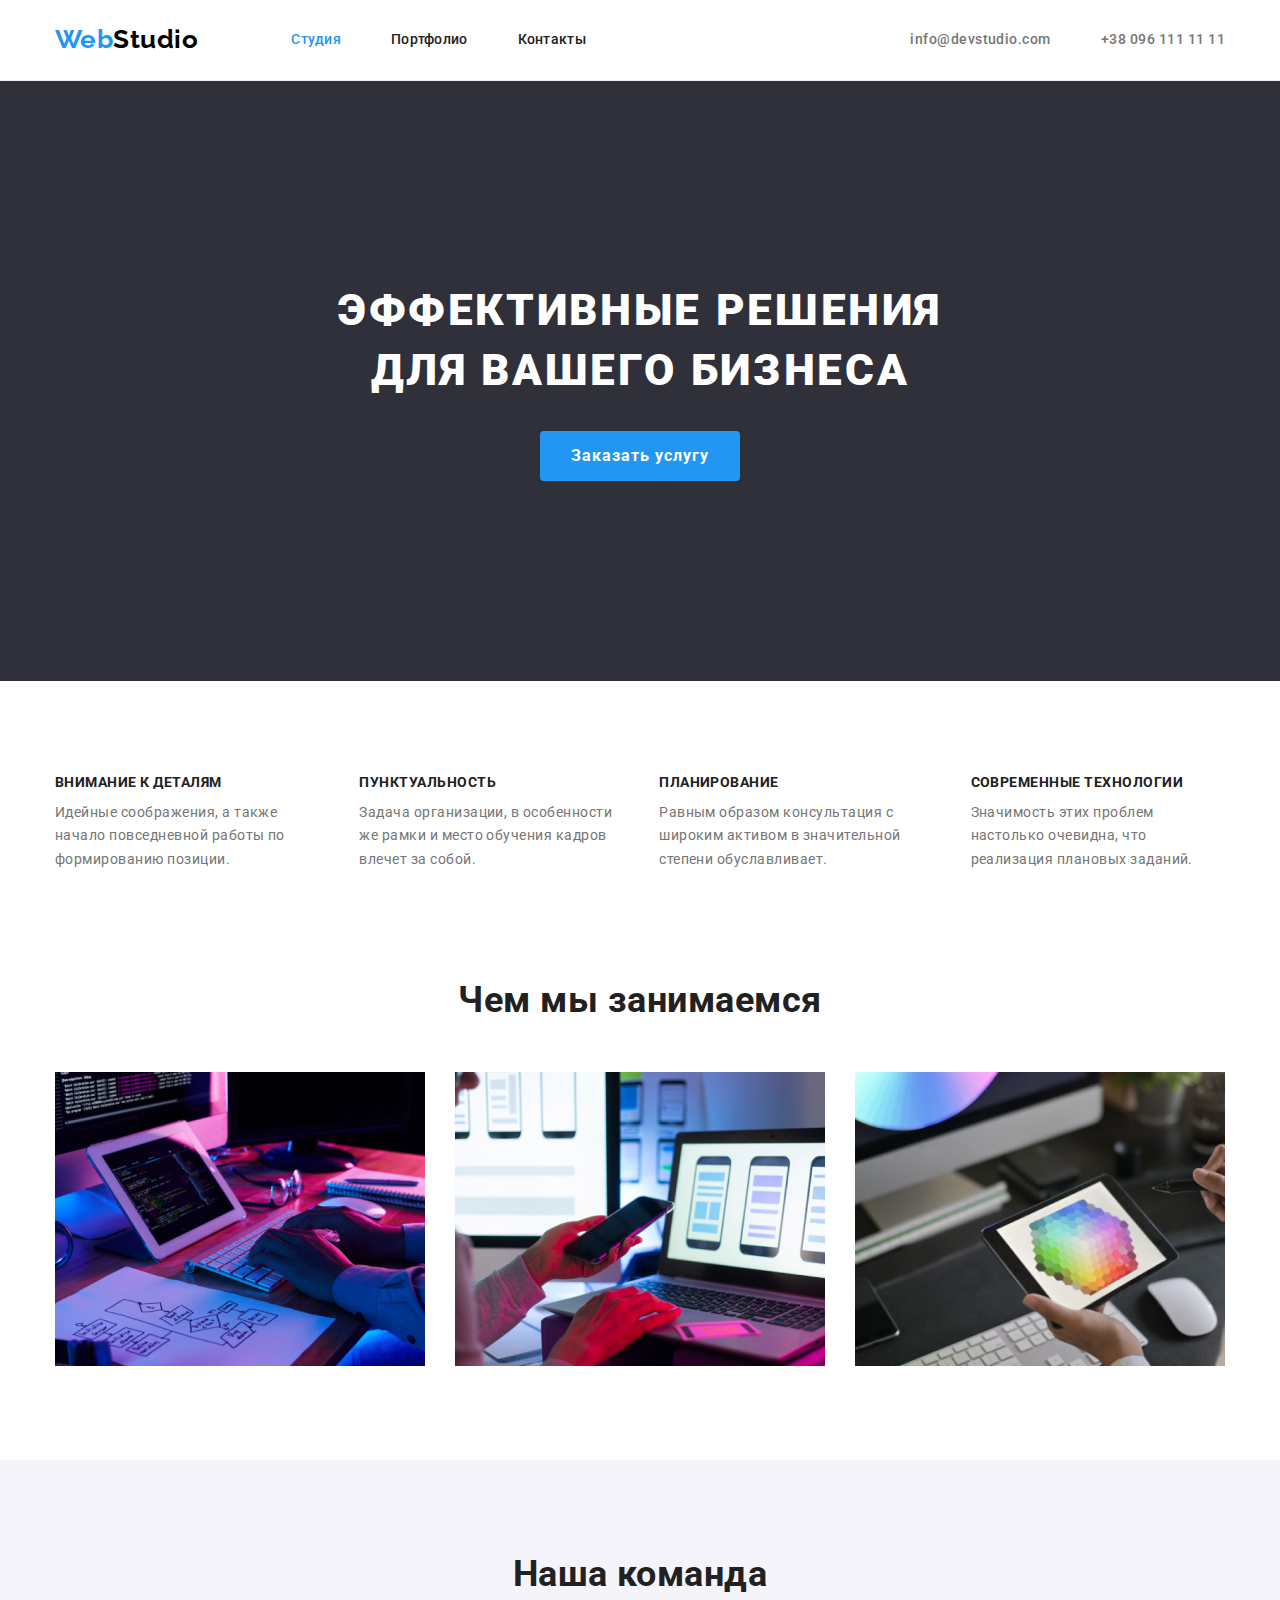
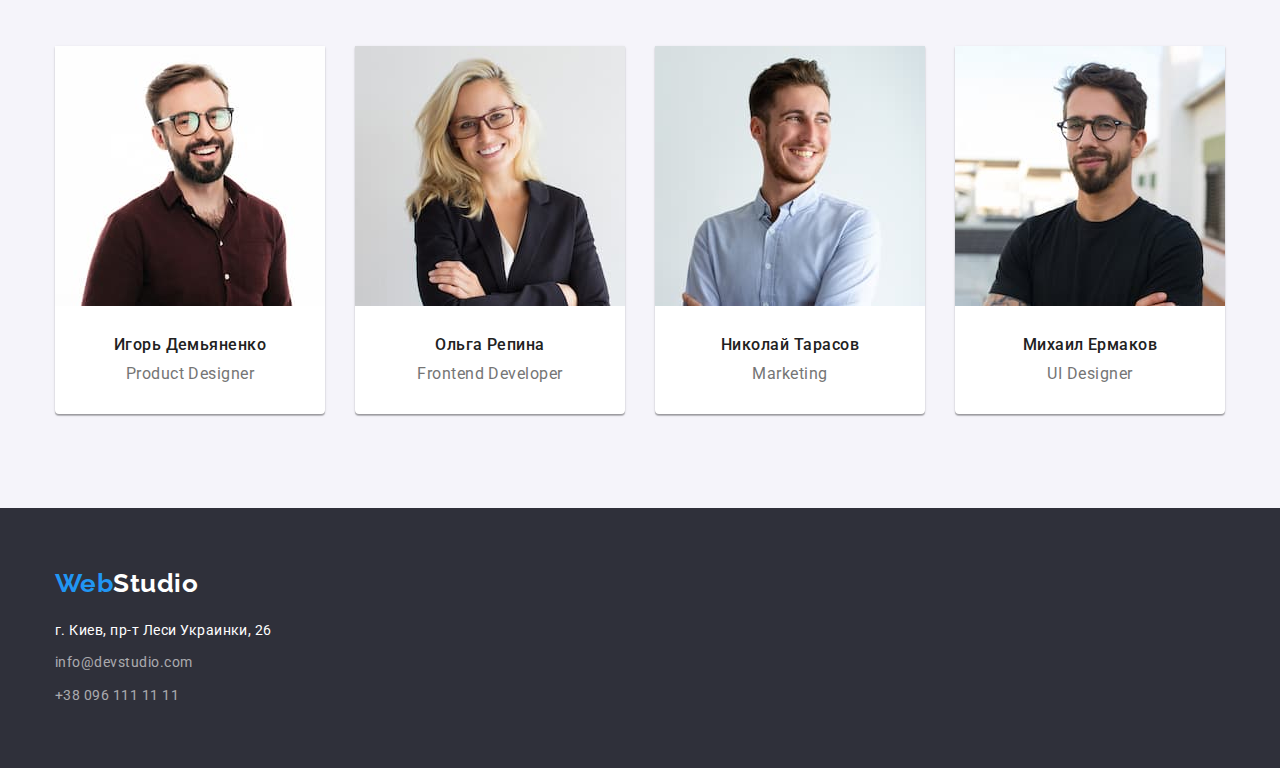
==== index.html @ d902b006 "добавляет 3 домашнюю работу" ====
<!DOCTYPE html>
<html lang="ru">
    <head>        
        <meta charset="UTF-8">
        <meta http-equiv="X-UA-Compatible" content="IE=edge">
        <meta name="viewport" content="width=device-width, initial-scale=1.0">
        <title>Веб студия</title>
        <link rel="preconnect" href="https://fonts.gstatic.com">
        <link href="https://fonts.googleapis.com/css2?family=Raleway:wght@700&family=Roboto:wght@400;500;700;900&display=swap"
            rel="stylesheet">
        <link rel="stylesheet" href="https://cdnjs.cloudflare.com/ajax/libs/modern-normalize/0.2.0/modern-normalize.min.css">
        <link rel="stylesheet" href="./css/style.css">
        
    </head>

    <body>
        <header class="page-header"> 
            <div class="conteiner nav-conteiner">            
                <nav class="nav-content">                           
                    <div class="whole-logo"><a class="logo-heder" href=""> <span class="logo-accent">Web</span>Studio</a></div>
                    <div class="nav-item-position">
                        <ul class="navigation-list list">
                            <li>
                                <a class="link-active link" href="">Студия</a>
                            </li>
                            <li>
                                <a class="link" href="./portfolio.html">Портфолио</a>
                            </li>
                            <li>
                                <a class="link" href="">Контакты</a>
                            </li>
                        </ul>
                    </div>                           
                </nav>                   
                <address>
                    <ul class="list addres-list">
                        <li>
                            <a class="addres-link" href="info@devstudio.com">info@devstudio.com</a>
                        </li>
                        <li>
                            <a class="addres-link" href="tel:+380961111111">+38 096 111 11 11</a>
                        </li>
                    </ul>
                </address>
            </div> 
        </header>
        <main>
            <section class="hero-section">
                <div class="conteiner">
                    <h1 class="hero-title">Эффективные решения<br> для вашего бизнеса</h1>
                    <button class="hero-button" type="button">Заказать услугу</button>
                </div>
            </section>    
            <section class="section">
                <div class="conteiner"> 
                    <h2 class="visually-hidden">Наши преймущества</h2>
                    <ul class="list about">
                        <li class="about-item">
                            <h3 class="about-us-title">Внимание к деталям</h3>
                            <p class="about-us-text">Идейные соображения, а также начало повседневной работы по формированию позиции.</p>
                        </li>
                        <li class="about-item">
                            <h3 class="about-us-title">Пунктуальность</h3>
                            <p class="about-us-text">Задача организации, в особенности же рамки и место обучения кадров влечет за собой.</p>
                        </li>
                        <li class="about-item">
                            <h3 class="about-us-title">Планирование</h3>
                            <p class="about-us-text">Равным образом консультация с широким активом в значительной степени обуславливает.</p>
                        </li>
                        <li class="about-item">
                            <h3 class="about-us-title">Современные технологии</h3>
                            <p class="about-us-text">Значимость этих проблем настолько очевидна, что реализация плановых заданий.</p>
                        </li>
                    </ul>   
                </div>    
            </section>
            <section class="section-no">
                <div class="conteiner">
                    <h2 class="title">Чем мы занимаемся</h2>
                    <ul class="list work">
                        <li><img src="./images/img.jpg" alt="Процесс написания кода" width="370"></li>
                        <li><img src="./images/img1.jpg" alt="Работа с интерфейсом" width="370"></li>
                        <li><img src="./images/img2.jpg" alt="Цветовая палитра" width="370"></li>
                    </ul>
                </div>
            </section>
            <section class="about-section  section">
                <div class="conteiner">             
                    <h2 class="title">Наша команда</h2>
                    <ul class="list items">
                        <li class="card-item">                           
                            <img src="./images/img3.jpg" alt="Игорь Демьяненко" width="270">
                            <div class="card-item-team">
                                 <h3 class="names-of-team">Игорь Демьяненко</h3>
                                 <p class="position-of-team" lang="en"> Product Designer</p>
                             </div>                            
                        </li>
                        <li class="card-item">                           
                            <img src="./images/img4.jpg" alt="Ольга Репина" width="270">
                            <div class="card-item-team">
                                <h3 class="names-of-team">Ольга Репина</h3>
                                <p class="position-of-team" lang="en">Frontend Developer</p>
                            </div>                           
                        </li>
                        <li class="card-item">                            
                            <img src="./images/img5.jpg" alt="Николай Тарасов" width="270">
                            <div class="card-item-team">
                                <h3 class="names-of-team">Николай Тарасов</h3>
                                 <p class="position-of-team" lang="en">Marketing</p>
                             </div>
                        </li>
                        <li class="card-item">                                
                             <img src="./images/img6.jpg" alt="Михаил Ермаков" width="270">
                             <div class="card-item-team">
                                 <h3 class="names-of-team" >Михаил Ермаков</h3>
                                 <p class="position-of-team" lang="en">UI Designer</p>
                             </div>                           
                        </li>
                    </ul>
                </div>
            </section> 
        </main> 
        <footer class="footer-section">
            <div class="conteiner">
             <div class="whole-logo-footer "><a class="logo-footer" href=""> <span class="logo-accent">Web</span>Studio</a></div>
                 <address>
                   <ul class="list-links list">
                      <li> 
                          <a class="footer-address" href="https://goo.gl/maps/ZnSTFUXLA3fi5XPu8" target="_blank" rel="noopener noreferrer">г. Киев, пр-т Леси Украинки, 26</a> 
                      </li>                     
                      <li>
                          <a class="footer-links" href="info@devstudio.com">info@devstudio.com</a>
                      </li>
                      <li>
                         <a class="footer-links" href="tel:+380961111111">+38 096 111 11 11</a>
                      </li>
                 </ul> 
                </address>                  
            </div>          
        </footer>             
    </body>

</html>
---- css/style.css ----
:root {
  --accent-color: #2196f3;
  --main-text-color: #757575;
  --title-color: #212121;
  --buttons-color: #f5f4fa;
  --complementary-color: #ffffff;
  --hover-focus-color: #188ce8;
}
body {
  color: var(--main-text-color);
  background-color: var(--complementary-color);
  font-family: 'Roboto', sans-serif;
  letter-spacing: 0.03em;
}
h1,
h2,
h3,
p,
ul {
  margin-top: 0px;
}

.logo-heder {
  color: black;
  font-family: Raleway;
  font-weight: 700;
  font-size: 26px;
  line-height: 1.19;
  text-decoration: none;
}
.logo-footer {
  color: var(--complementary-color);
  font-family: Raleway;
  font-weight: 700;
  font-size: 26px;
  line-height: 1.19;
  text-decoration: none;
}
.logo-accent {
  color: var(--accent-color);
}
.page-header {
  border-bottom: 1px solid #ececec;
  padding-top: 24px;
  padding-bottom: 25px;
}

.navigation-list {
  font-style: normal;
  list-style-type: none;
  margin-bottom: 0px;
  margin-top: 0px;

  display: flex;
}

.navigation-list li {
  margin-right: 50px;
}
.navigation-list li:last-child {
  margin-right: 0px;
}

.nav-content {
  display: flex;
  align-items: center;
  margin-right: auto;
}
.nav-conteiner {
  display: flex;
  align-items: center;
}
.addres-list {
  display: flex;
  margin-bottom: 0px;
  margin-top: 0px;
}

.addres-list .addres-link {
  color: var(--main-text-color);
  font-style: normal;
  text-decoration: none;
  font-weight: 500;
  font-size: 14px;
  line-height: 1.14;
}
.addres-list :not(:first-child) {
  margin-left: 50px;
}
.addres-list .addres-link:hover {
  color: var(--accent-color);
}
.addres-link:focus {
  color: var(--accent-color);
}

.whole-logo {
  display: block;
  margin-right: 93px;
}

.link {
  color: var(--title-color);
  font-weight: 500;
  font-size: 14px;
  line-height: 1.14;
  letter-spacing: 0.02em;
  text-decoration: none;
}

.link:hover {
  color: var(--accent-color);
}
.link:focus {
  color: var(--accent-color);
}

.link-active:active {
  color: var(--accent-color);
}
.link-active {
  color: var(--accent-color);
  font-weight: 500;
  font-size: 14px;
  line-height: 1.14;
  letter-spacing: 0.02em;
  text-decoration: none;
}
.link-active:hover {
  color: var(--title-color);
}
.link-active:focus {
  color: var(--title-color);
}

.hero-section {
  padding-top: 200px;
  padding-bottom: 200px;

  background-color: #2f303a;
  font-weight: 900;
  font-size: 44px;
  line-height: 1.36;
  text-align: center;
  letter-spacing: 0.06em;
  text-transform: uppercase;
}
.hero-title {
  color: var(--complementary-color);
  font-weight: 900;
  font-style: normal;
  font-size: 44px;
  line-height: 1.36;
  text-align: center;
  letter-spacing: 0.06em;
  text-transform: uppercase;
  margin-bottom: 30px;
}
.hero-button {
  display: block;
  margin-left: auto;
  margin-right: auto;
  color: var(--complementary-color);
  background-color: var(--accent-color);
  font-weight: 700;
  font-size: 16px;
  line-height: 1.87;
  align-items: center;
  text-align: center;
  letter-spacing: 0.06em;
  cursor: pointer;
  border-radius: 4px;
  border: none;
  height: 50px;
  min-width: 200px;
  width: 200px;
  height: 50px;
}
.hero-button:hover {
  color: var(--complementary-color);
  background-color: var(--hover-focus-color);
}
.hero-button:focus {
  color: var(--complementary-color);
  background-color: var(--hover-focus-color);
}
.title {
  color: var(--title-color);
  font-weight: 700;
  font-size: 36px;
  line-height: 1.16;
  text-align: center;
  margin-bottom: 50px;
}
.list {
  list-style: none;
  padding-left: 0px;
  margin: 0;
}
.footer-section {
  background-color: #2f303a;
  padding-top: 60px;
  padding-bottom: 60px;
}

.whole-logo-footer {
  margin-bottom: 20px;
}

.list-links {
  list-style-type: none;
  font-size: 14px;
  line-height: 1.71;
}

.list-links li:not(:last-child) {
  margin-bottom: 9px;
}
.footer-links {
  color: rgba(255, 255, 255, 0.6);
  text-decoration: none;
  font-style: normal;
  font-weight: normal;
  font-size: 14px;
  line-height: 1.71;
}

.footer-address {
  color: var(--complementary-color);
  text-decoration: none;
  font-style: normal;
  font-weight: normal;
  font-size: 14px;
  line-height: 1.71;
}

.button {
  color: var(--title-color);
  background-color: var(--buttons-color);
  font-weight: 500;
  font-size: 16px;
  line-height: 1.62;
  text-align: center;
  cursor: pointer;
  font-family: inherit;
  border-radius: 4px;
  padding-left: 22px;
  padding-right: 22px;
  padding-top: 6px;
  padding-bottom: 6px;
  border: none;
}

.button-list {
  display: flex;
  justify-content: center;
  margin-bottom: 50px;

  list-style-type: none;
  font-family: inherit;
}

.button-list > li:not(:last-child) {
  margin-right: 8px;
}
.button:hover {
  color: var(--complementary-color);
  background-color: var(--accent-color);
}
.button:focus {
  color: var(--complementary-color);
  background-color: var(--accent-color);
}

.button-list-img {
  display: flex;
  flex-wrap: wrap;
  padding: 0;
  margin: 0;

  list-style-type: none;
  font-family: inherit;
}

.item {
  width: calc(100%-60px / 3);
  margin-right: 30px;
  margin-bottom: 30px;
}

.item:nth-child(3n) {
  margin-right: 0px;
}
.item:nth-last-child(-n + 3) {
  margin-bottom: 0px;
}

.card-content {
  padding-left: 24px;
  padding-right: 24px;
  padding-top: 20px;
  padding-bottom: 20px;
  border-right: 1px solid #eeeeee;
  border-bottom: 1px solid #eeeeee;
  border-left: 1px solid #eeeeee;
}
.visually-hidden {
  position: absolute !important;
  clip: rect(1px 1px 1px 1px);
  clip: rect(1px, 1px, 1px, 1px);
  padding: 0 !important;
  border: 0 !important;
  height: 1px !important;
  width: 1px !important;
  overflow: hidden;
}
.about-section {
  background-color: var(--buttons-color);
}
.about-us-title {
  color: var(--title-color);
  font-weight: 700;
  font-size: 14px;
  line-height: 1.14;
  text-transform: uppercase;
  margin-bottom: 10px;
}
.about-us-text {
  color: var(--main-text-color);
  font-size: 14px;
  line-height: 1.71;
}
.about-item {
  margin-right: 30px;
}
.about-item:last-child {
  margin-right: 0px;
}
.filtr-title {
  margin: 0;
  margin-bottom: 4px;

  color: var(--title-color);
  font-weight: 700;
  font-size: 18px;
  line-height: 2;
  letter-spacing: 0.06em;
}
.filtr-text {
  font-size: 16px;
  line-height: 1.87;
  margin-bottom: 0px;
}
.names-of-team {
  color: var(--title-color);
  font-weight: 500;
  font-size: 16px;
  line-height: 1.18;
  margin: 0;
  margin-bottom: 10px;
}
.position-of-team {
  font-size: 16px;
  line-height: 1.18;
  margin-bottom: 0px;
}
.conteiner {
  box-sizing: border-box;
  width: 1200px;
  margin-left: auto;
  margin-right: auto;
  padding-left: 15px;
  padding-right: 15px;
}

img {
  display: block;
  max-width: 100%;
  height: auto;
}
.section {
  padding-top: 94px;
  padding-bottom: 94px;
}
.section-no {
  padding-bottom: 94px;
}
.about {
  display: flex;
}
.items {
  display: flex;
  justify-content: space-between;
}
.work {
  display: flex;
  justify-content: space-between;
}
.card-item {
  display: flex;
  flex-direction: column;
  background-color: var(--complementary-color);
  text-align: center;
  box-shadow: 0px 1px 3px rgba(0, 0, 0, 0.12), 0px 1px 1px rgba(0, 0, 0, 0.14),
    0px 2px 1px rgba(0, 0, 0, 0.2);
  border-radius: 0px 0px 4px 4px;
}
.card-item-team {
  padding-top: 30px;
  padding-bottom: 30px;
}
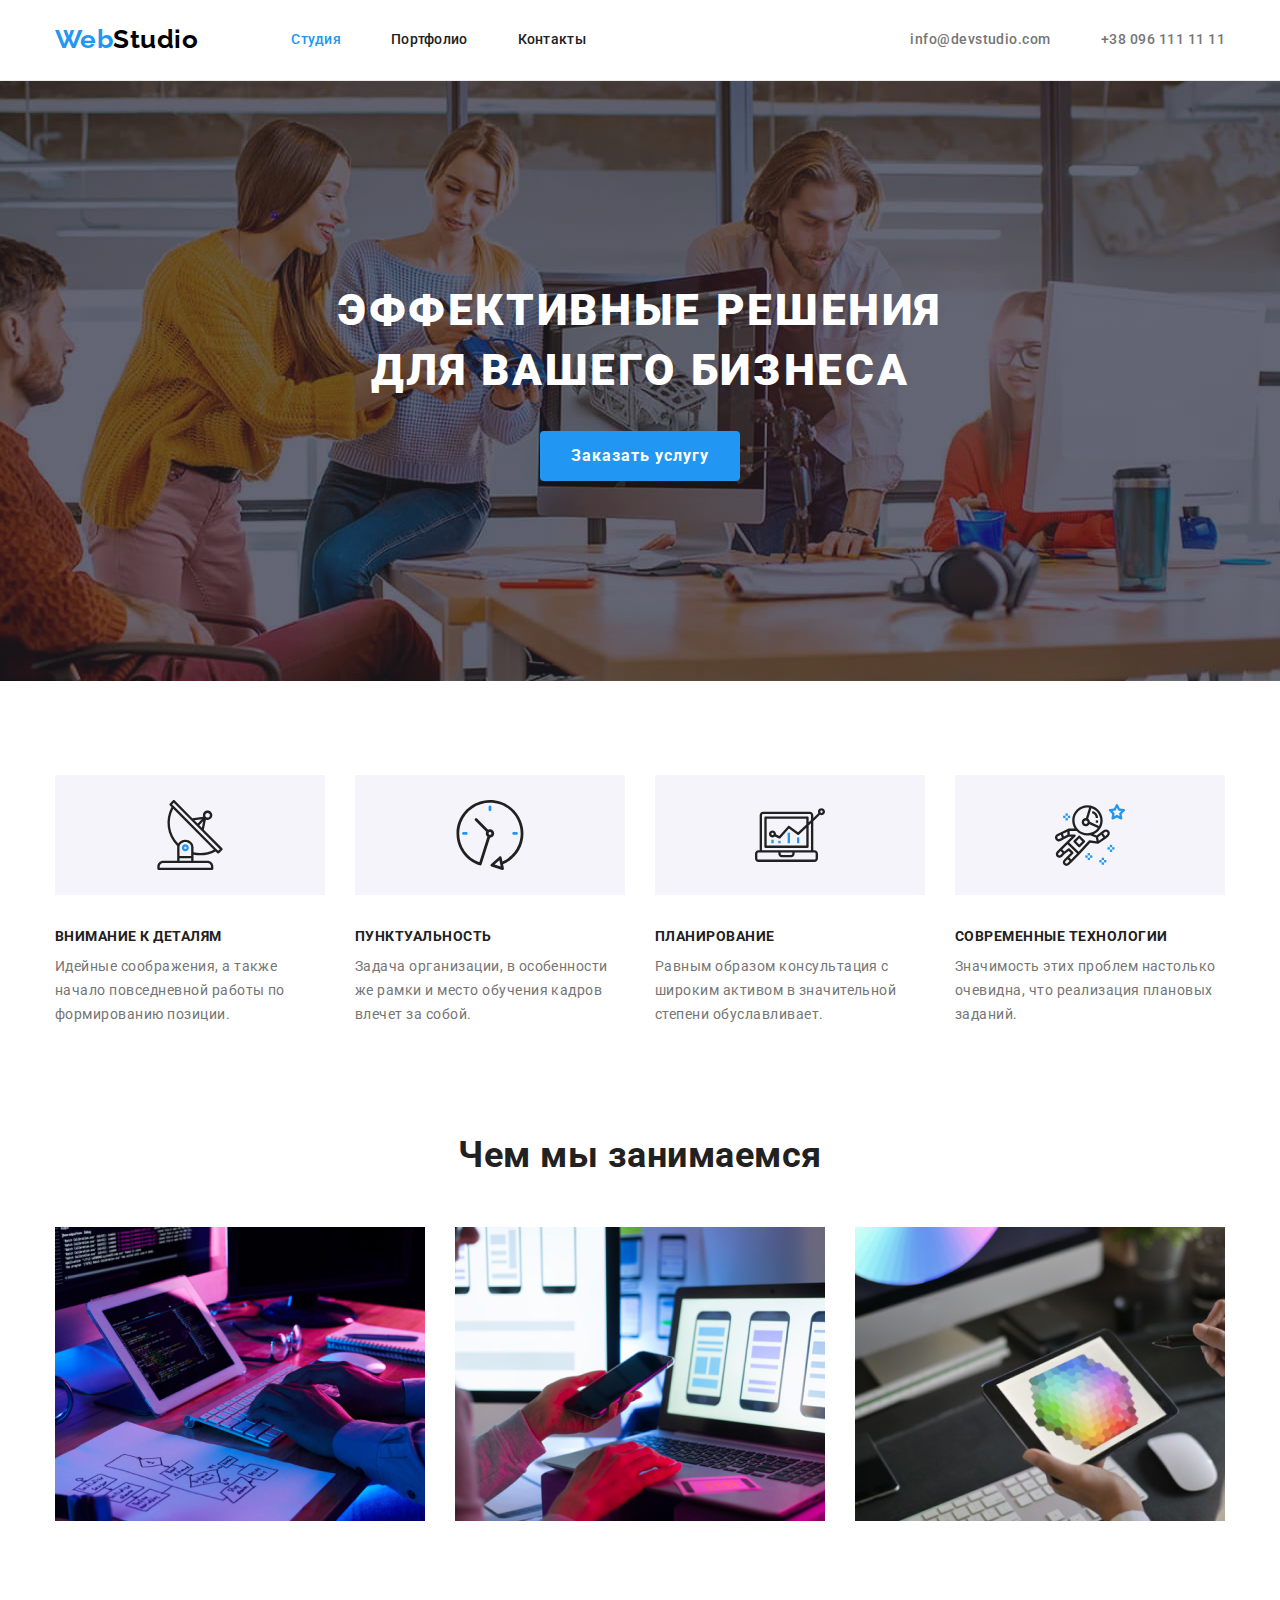
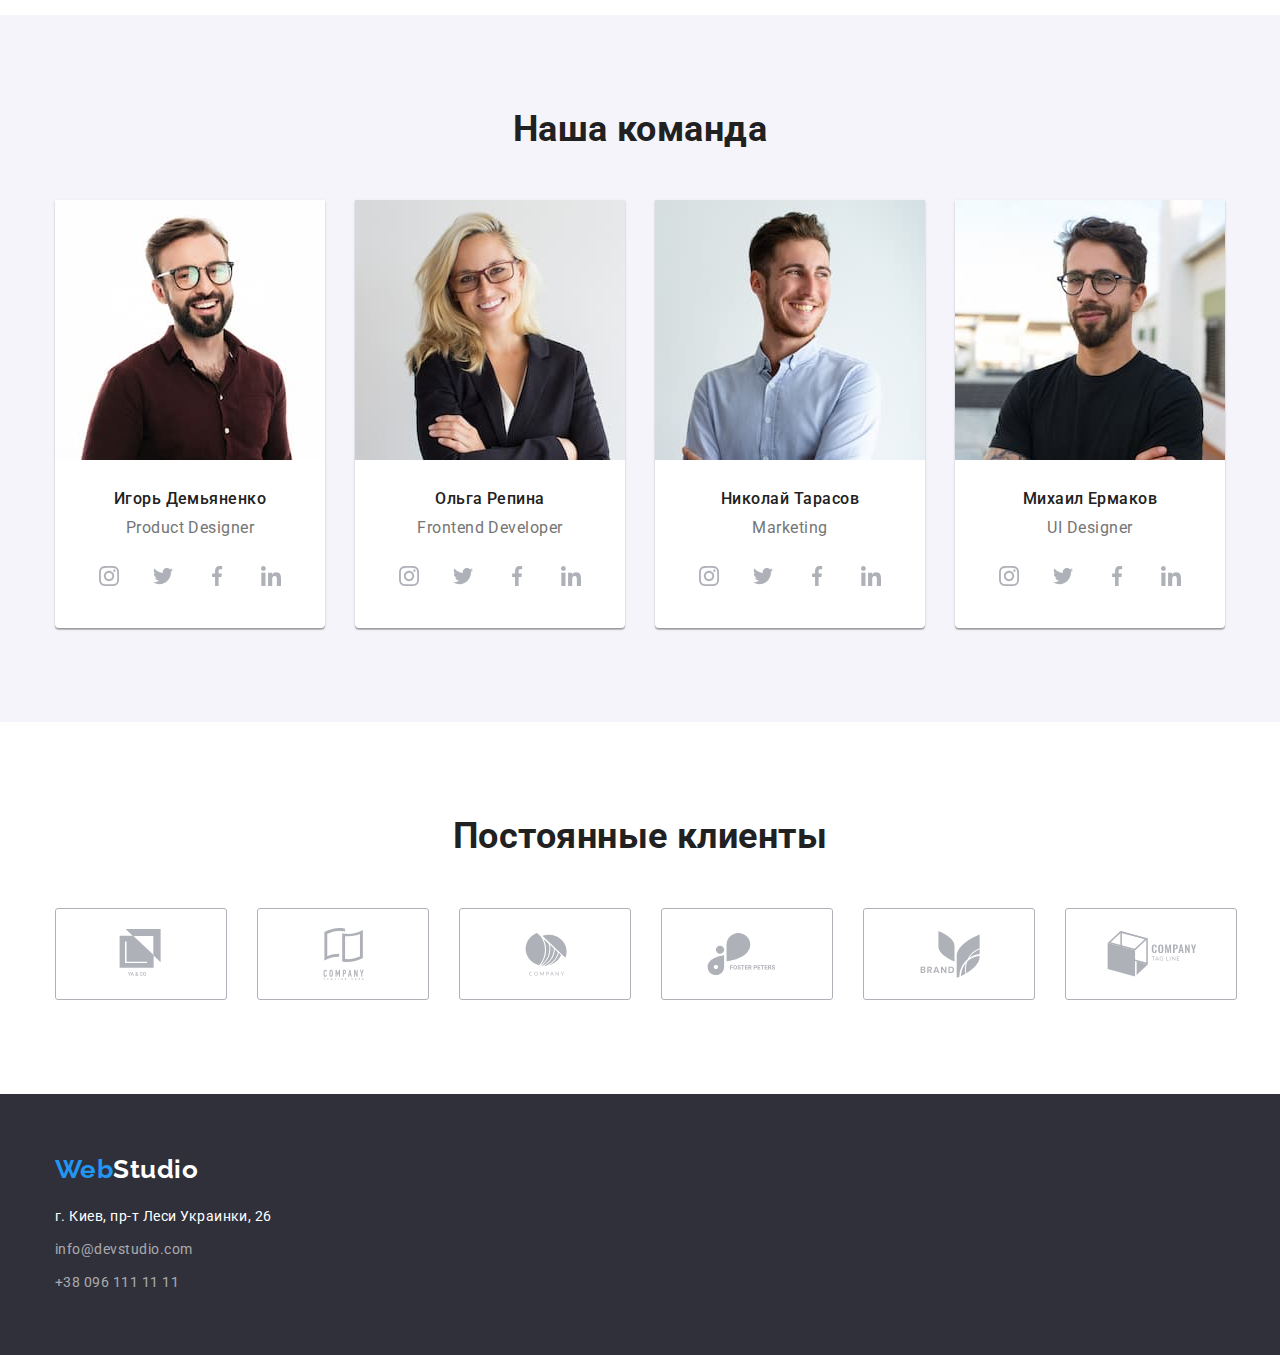
==== commit c7fb4004: "Добавляет фон герою и соцсети команде" ====
--- a/index.html
+++ b/index.html
@@ -35,10 +35,13 @@
                 <address>
                     <ul class="list addres-list">
                         <li>
-                            <a class="addres-link" href="info@devstudio.com">info@devstudio.com</a>
+                            <svg class="icon" width=16 height=12>
+                                <use href="#icon-envelope"></use>
+                            </svg>
+                            <a class="addres-link envelope" href="info@devstudio.com">info@devstudio.com</a>
                         </li>
                         <li>
-                            <a class="addres-link" href="tel:+380961111111">+38 096 111 11 11</a>
+                            <a class="addres-link smartphone" href="tel:+380961111111">+38 096 111 11 11</a>
                         </li>
                     </ul>
                 </address>
@@ -47,7 +50,7 @@
         <main>
             <section class="hero-section">
                 <div class="conteiner">
-                    <h1 class="hero-title">Эффективные решения<br> для вашего бизнеса</h1>
+                    <h1 class="hero-title">Эффективные решения для вашего бизнеса</h1>
                     <button class="hero-button" type="button">Заказать услугу</button>
                 </div>
             </section>    
@@ -55,19 +58,19 @@
                 <div class="conteiner"> 
                     <h2 class="visually-hidden">Наши преймущества</h2>
                     <ul class="list about">
-                        <li class="about-item">
-                            <h3 class="about-us-title">Внимание к деталям</h3>
+                        <li class="about-item antenna">
+                           <h3 class="about-us-title">Внимание к деталям</h3>
                             <p class="about-us-text">Идейные соображения, а также начало повседневной работы по формированию позиции.</p>
                         </li>
-                        <li class="about-item">
+                        <li class="about-item clock">
                             <h3 class="about-us-title">Пунктуальность</h3>
                             <p class="about-us-text">Задача организации, в особенности же рамки и место обучения кадров влечет за собой.</p>
                         </li>
-                        <li class="about-item">
+                        <li class="about-item diagram">
                             <h3 class="about-us-title">Планирование</h3>
                             <p class="about-us-text">Равным образом консультация с широким активом в значительной степени обуславливает.</p>
                         </li>
-                        <li class="about-item">
+                        <li class="about-item astronaut">
                             <h3 class="about-us-title">Современные технологии</h3>
                             <p class="about-us-text">Значимость этих проблем настолько очевидна, что реализация плановых заданий.</p>
                         </li>
@@ -93,6 +96,37 @@
                             <div class="card-item-team">
                                  <h3 class="names-of-team">Игорь Демьяненко</h3>
                                  <p class="position-of-team" lang="en"> Product Designer</p>
+                                 <ul class="social-list list">
+                                     <li class="social-item">
+                                         <a class="social-icon-link" href="">
+                                             <svg class="social-icon">
+                                                 <use href="./images/sprite.svg#icon-instagram"></use>
+                                             </svg>
+                                         </a>
+                                     </li>
+                                     <li class="social-item">
+                                         <a class="social-icon-link" href="">
+                                             <svg class="social-icon">
+                                                 <use href="./images/sprite.svg#icon-twitter"></use>
+                                             </svg>
+                                         </a>
+                                     </li>
+                                     <li class="social-item">
+                                         <a class="social-icon-link" href="">
+                                             <svg class="social-icon">
+                                                 <use href="./images/sprite.svg#icon-facebook"></use>
+                                             </svg>
+                                         </a>
+                                     </li>
+                                     <li class="social-item">
+                                         <a class="social-icon-link" href="">
+                                             <svg class="social-icon">
+                                                 <use href="./images/sprite.svg#icon-linkedin"></use>
+                                             </svg>
+                                         </a>
+                                     </li>
+
+                                 </ul>
                              </div>                            
                         </li>
                         <li class="card-item">                           
@@ -100,6 +134,37 @@
                             <div class="card-item-team">
                                 <h3 class="names-of-team">Ольга Репина</h3>
                                 <p class="position-of-team" lang="en">Frontend Developer</p>
+                                <ul class="social-list list">
+                                    <li class="social-item">
+                                        <a class="social-icon-link" href="">
+                                            <svg class="social-icon">
+                                                <use href="./images/sprite.svg#icon-instagram"></use>
+                                            </svg>
+                                        </a>
+                                    </li>
+                                    <li class="social-item">
+                                        <a class="social-icon-link" href="">
+                                            <svg class="social-icon">
+                                                <use href="./images/sprite.svg#icon-twitter"></use>
+                                            </svg>
+                                        </a>
+                                    </li>
+                                    <li class="social-item">
+                                        <a class="social-icon-link" href="">
+                                            <svg class="social-icon">
+                                                <use href="./images/sprite.svg#icon-facebook"></use>
+                                            </svg>
+                                        </a>
+                                    </li>
+                                    <li class="social-item">
+                                        <a class="social-icon-link" href="">
+                                            <svg class="social-icon">
+                                                <use href="./images/sprite.svg#icon-linkedin"></use>
+                                            </svg>
+                                        </a>
+                                    </li>
+                                
+                                </ul>
                             </div>                           
                         </li>
                         <li class="card-item">                            
@@ -107,6 +172,37 @@
                             <div class="card-item-team">
                                 <h3 class="names-of-team">Николай Тарасов</h3>
                                  <p class="position-of-team" lang="en">Marketing</p>
+                                <ul class="social-list list">
+                                    <li class="social-item">
+                                        <a class="social-icon-link" href="">
+                                            <svg class="social-icon">
+                                                <use href="./images/sprite.svg#icon-instagram"></use>
+                                            </svg>
+                                        </a>
+                                    </li>
+                                    <li class="social-item">
+                                        <a class="social-icon-link" href="">
+                                            <svg class="social-icon">
+                                                <use href="./images/sprite.svg#icon-twitter"></use>
+                                            </svg>
+                                        </a>
+                                    </li>
+                                    <li class="social-item">
+                                        <a class="social-icon-link" href="">
+                                            <svg class="social-icon">
+                                                <use href="./images/sprite.svg#icon-facebook"></use>
+                                            </svg>
+                                        </a>
+                                    </li>
+                                    <li class="social-item">
+                                        <a class="social-icon-link" href="">
+                                            <svg class="social-icon">
+                                                <use href="./images/sprite.svg#icon-linkedin"></use>
+                                            </svg>
+                                        </a>
+                                    </li>
+                                
+                                </ul>
                              </div>
                         </li>
                         <li class="card-item">                                
@@ -114,11 +210,85 @@
                              <div class="card-item-team">
                                  <h3 class="names-of-team" >Михаил Ермаков</h3>
                                  <p class="position-of-team" lang="en">UI Designer</p>
+                                <ul class="social-list list">
+                                    <li class="social-item">
+                                        <a class="social-icon-link" href="">
+                                            <svg class="social-icon">
+                                                <use href="./images/sprite.svg#icon-instagram"></use>
+                                            </svg>
+                                        </a>
+                                    </li>
+                                    <li class="social-item">
+                                        <a class="social-icon-link" href="">
+                                            <svg class="social-icon">
+                                                <use href="./images/sprite.svg#icon-twitter"></use>
+                                            </svg>
+                                        </a>
+                                    </li>
+                                    <li class="social-item">
+                                        <a class="social-icon-link" href="">
+                                            <svg class="social-icon">
+                                                <use href="./images/sprite.svg#icon-facebook"></use>
+                                            </svg>
+                                        </a>
+                                    </li>
+                                    <li class="social-item">
+                                        <a class="social-icon-link" href="">
+                                            <svg class="social-icon">
+                                                <use href="./images/sprite.svg#icon-linkedin"></use>
+                                            </svg>
+                                        </a>
+                                    </li>
+                                
+                                </ul>
                              </div>                           
                         </li>
                     </ul>
                 </div>
             </section> 
+            <section class="section">
+                <div class="conteiner client-section">
+                    <h2 class="title">Постоянные клиенты</h2>
+                    <ul class="clients-list list">
+                        <li class="clients-list-item">
+                            <a class="client-link" href="">
+                                <svg class="client-icon" width=170 height=90><use href="./images/sprite.svg#icon-client-1"></use>
+                                </svg>
+                            </a>
+                        </li>
+                        <li class="clients-list-item">
+                            <a class="client-link" href="">
+                                <svg class="client-icon" width=170 height=90><use href="./images/sprite.svg#icon-client-2"></use>
+                                </svg>
+                            </a>
+                        </li>
+                        <li class="clients-list-item">
+                            <a class="client-link" href="">
+                                <svg class="client-icon" width=170 height=90><use href="./images/sprite.svg#icon-client-3"></use>
+                                </svg>
+                            </a>
+                        </li>
+                        <li class="clients-list-item">
+                            <a class="client-link" href="">
+                                <svg class="client-icon" width=170 height=90><use href="./images/sprite.svg#icon-client-4"></use>
+                                </svg>
+                            </a>
+                        </li>
+                        <li class="clients-list-item">
+                            <a class="client-link" href="">
+                                <svg class="client-icon" width=170 height=90><use href="./images/sprite.svg#icon-client-5"></use>
+                                </svg>
+                            </a>
+                        </li>
+                        <li class="clients-list-item">
+                            <a class="client-link" href="">
+                                <svg class="client-icon" width=170 height=90><use href="./images/sprite.svg#icon-client-6"></use>
+                                </svg>
+                            </a>
+                        </li>
+                    </ul>
+                </div>
+            </section>
         </main> 
         <footer class="footer-section">
             <div class="conteiner">
--- a/css/style.css
+++ b/css/style.css
@@ -137,16 +137,30 @@
   padding-top: 200px;
   padding-bottom: 200px;
 
-  background-color: #2f303a;
   font-weight: 900;
   font-size: 44px;
   line-height: 1.36;
   text-align: center;
   letter-spacing: 0.06em;
   text-transform: uppercase;
-}
+
+  max-width: 1600px;
+  background-size: cover;
+  background-position: center;
+  background-repeat: no-repeat;
+  background-image: linear-gradient(
+      rgba(47, 48, 58, 0.4),
+      rgba(47, 48, 58, 0.4)
+    ),
+    url(../images/img.hero.jpg);
+}
+
 .hero-title {
-  color: var(--complementary-color);
+  margin-bottom: 30px;
+  width: 696px;
+  margin-left: auto;
+  margin-right: auto;
+
   font-weight: 900;
   font-style: normal;
   font-size: 44px;
@@ -154,8 +168,9 @@
   text-align: center;
   letter-spacing: 0.06em;
   text-transform: uppercase;
-  margin-bottom: 30px;
-}
+  color: var(--complementary-color);
+}
+
 .hero-button {
   display: block;
   margin-left: auto;
@@ -324,6 +339,7 @@
   line-height: 1.14;
   text-transform: uppercase;
   margin-bottom: 10px;
+  margin-top: 30px;
 }
 .about-us-text {
   color: var(--main-text-color);
@@ -362,7 +378,7 @@
 .position-of-team {
   font-size: 16px;
   line-height: 1.18;
-  margin-bottom: 0px;
+  margin-bottom: 16px;
 }
 .conteiner {
   box-sizing: border-box;
@@ -409,3 +425,102 @@
   padding-top: 30px;
   padding-bottom: 30px;
 }
+
+/* иконки о нас */
+
+.about-item::before {
+  content: '';
+  display: inline-flex;
+  width: 270px;
+  height: 120px;
+  background-color: var(--buttons-color);
+  background-repeat: no-repeat;
+  background-position: center;
+  background-size: auto;
+}
+
+.antenna::before {
+  content: '';
+  background-image: url(../images/antenna.svg);
+}
+.clock::before {
+  content: '';
+  background-color: var(--buttons-color);
+  background-image: url(../images/clock.svg);
+}
+.diagram::before {
+  content: '';
+  background-color: var(--buttons-color);
+  background-image: url(../images/diagram.svg);
+}
+.astronaut::before {
+  content: '';
+  background-color: var(--buttons-color);
+  background-image: url(../images/astronaut.svg);
+}
+
+/* иконки клиентов */
+
+.clients-list-item {
+  width: calc(100%-150px / 6);
+}
+.clients-list-item:not(:last-child) {
+  margin-right: 30px;
+}
+
+.client-link {
+  display: flex;
+  border: 1px solid #afb1b8;
+  border-radius: 3px;
+  fill: #afb1b8;
+}
+.clients-list {
+  display: flex;
+  flex-wrap: nowrap;
+}
+.client-link:hover .client-icon {
+  fill: var(--hover-focus-color);
+  border: 1px solid var(--hover-focus-color);
+}
+.client-link:focus .client-icon {
+  fill: var(--hover-focus-color);
+  border: 1px solid var(--hover-focus-color);
+}
+
+/* иконки соцсети */
+
+.social-icon {
+  width: 20px;
+  height: 20px;
+  fill: #afb1b8;
+}
+.social-item {
+  display: inline-flex;
+}
+.social-icon-link {
+  display: inline-flex;
+  width: 44px;
+  height: 44px;
+  justify-content: center;
+  align-items: center;
+  background-color: rgba(255, 255, 255, 0.1);
+  border-radius: 50%;
+}
+.social-item:not(:last-child) {
+  margin-right: 10px;
+}
+
+.social-list {
+  display: inline-flex;
+}
+
+.social-icon-link:hover,
+.social-item:hover .social-icon {
+  fill: var(--complementary-color);
+  background-color: var(--hover-focus-color);
+}
+.social-icon-link:focus,
+.social-item:focus .social-icon {
+  fill: var(--complementary-color);
+  background-color: var(--hover-focus-color);
+}
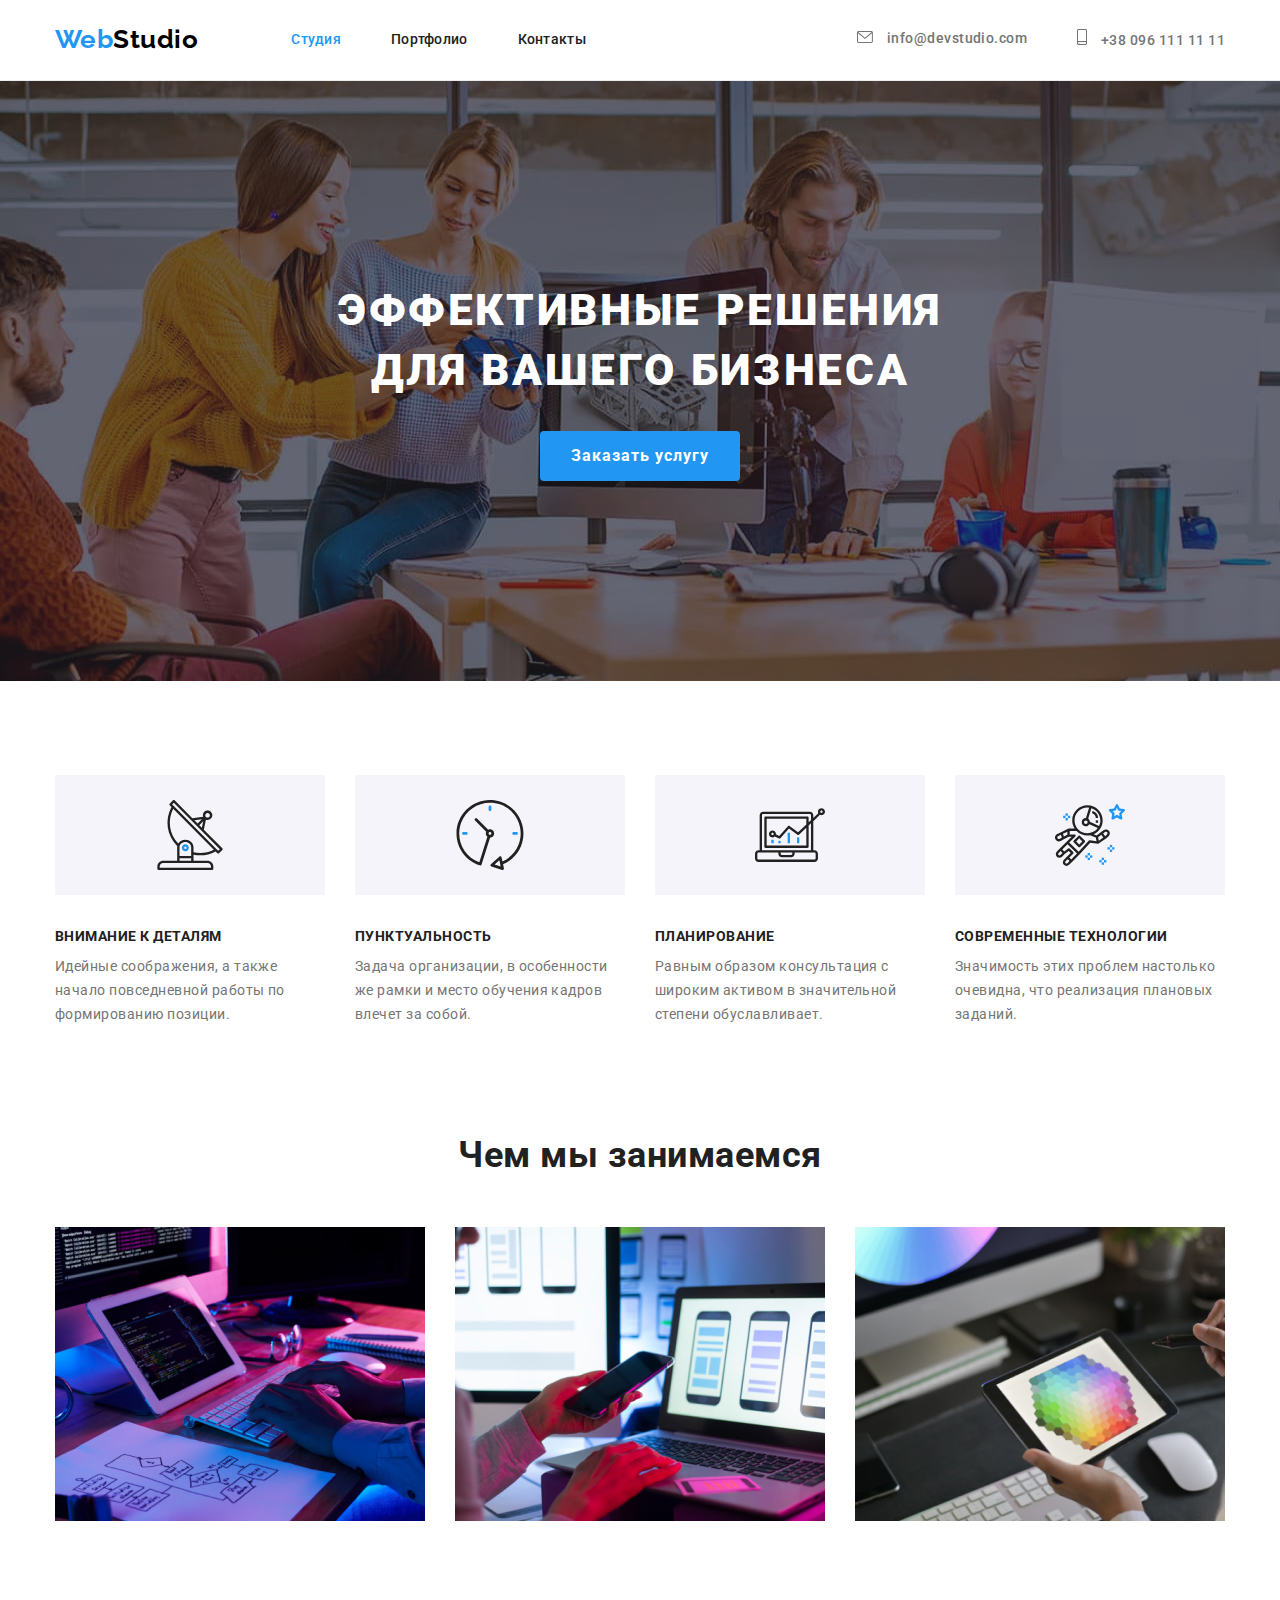
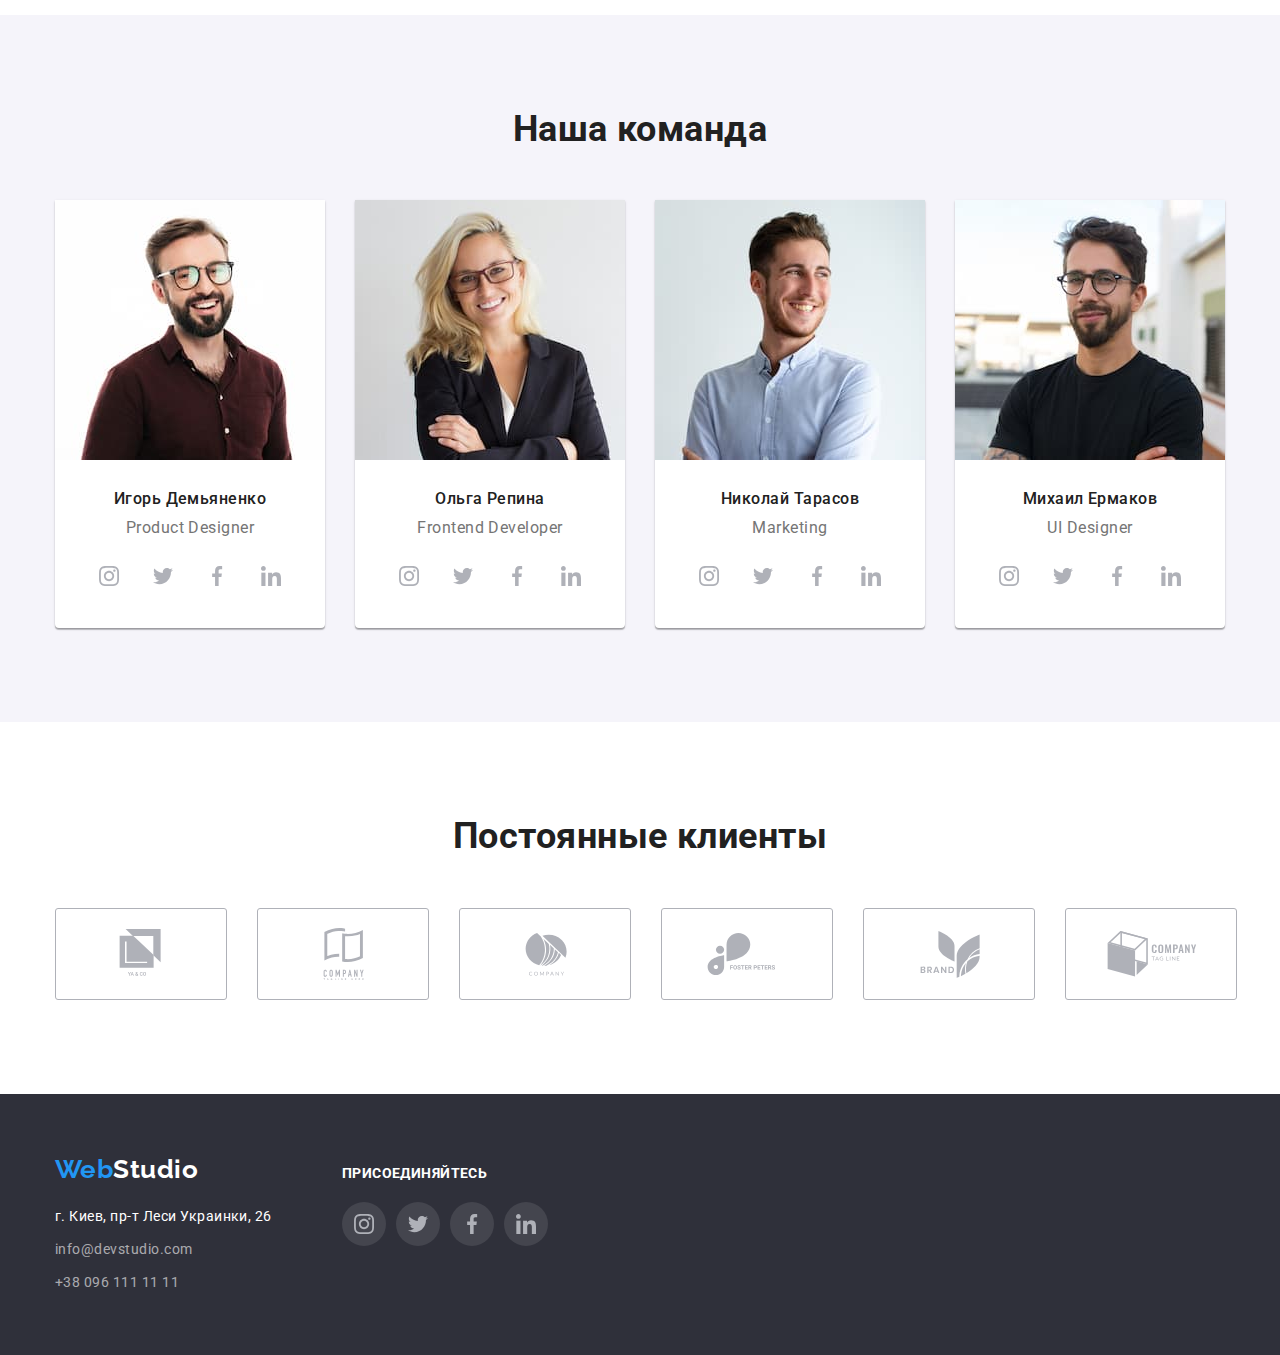
==== commit 52e31d84: "добавляет иконки конверта и телефона, и футер" ====
--- a/index.html
+++ b/index.html
@@ -35,13 +35,20 @@
                 <address>
                     <ul class="list addres-list">
                         <li>
-                            <svg class="icon" width=16 height=12>
-                                <use href="#icon-envelope"></use>
-                            </svg>
-                            <a class="addres-link envelope" href="info@devstudio.com">info@devstudio.com</a>
+                            <a class="addres-link" href="info@devstudio.com"> 
+                            <svg width=16 hight=12 class="envelope-icon">
+                                <use href="./images/sprite.svg#icon-envelope"></use>
+                            </svg> 
+                            info@devstudio.com
+                        </a>
                         </li>
                         <li>
-                            <a class="addres-link smartphone" href="tel:+380961111111">+38 096 111 11 11</a>
+                            <a class="addres-link" href="tel:+380961111111">
+                                <svg width=10 hight=16 class="smartphone-icon">
+                                    <use href="./images/sprite.svg#icon-smartphone"></use>
+                                </svg>
+                                +38 096 111 11 11
+                            </a>
                         </li>
                     </ul>
                 </address>
@@ -292,22 +299,62 @@
         </main> 
         <footer class="footer-section">
             <div class="conteiner">
-             <div class="whole-logo-footer "><a class="logo-footer" href=""> <span class="logo-accent">Web</span>Studio</a></div>
-                 <address>
-                   <ul class="list-links list">
-                      <li> 
-                          <a class="footer-address" href="https://goo.gl/maps/ZnSTFUXLA3fi5XPu8" target="_blank" rel="noopener noreferrer">г. Киев, пр-т Леси Украинки, 26</a> 
-                      </li>                     
-                      <li>
-                          <a class="footer-links" href="info@devstudio.com">info@devstudio.com</a>
-                      </li>
-                      <li>
-                         <a class="footer-links" href="tel:+380961111111">+38 096 111 11 11</a>
-                      </li>
-                 </ul> 
-                </address>                  
-            </div>          
-        </footer>             
+                <div class="footer-wrap">
+                    <div class="footer-part">
+                        <div class="whole-logo-footer"><a class="logo-footer" href=""> <span
+                                    class="logo-accent">Web</span>Studio</a></div>
+                        <address class="addres">
+                            <ul class="list-links list">
+                                <li>
+                                    <a class="footer-address" href="https://goo.gl/maps/ZnSTFUXLA3fi5XPu8" target="_blank"
+                                        rel="noopener noreferrer">г. Киев, пр-т Леси Украинки, 26</a>
+                                </li>
+                                <li>
+                                    <a class="footer-links" href="info@devstudio.com">info@devstudio.com</a>
+                                </li>
+                                <li>
+                                    <a class="footer-links" href="tel:+380961111111">+38 096 111 11 11</a>
+                                </li>
+                            </ul>
+                        </address>
+                    </div>
+                    <div class="footer-part">
+                        <h3 class="join-title">присоединяйтесь</h3>
+                        <ul class="social-list list">
+                            <li class="social-item">
+                                <a class="social-icon-link" href="">
+                                    <svg class="social-icon join">
+                                        <use href="./images/sprite.svg#icon-instagram"></use>
+                                    </svg>
+                                </a>
+                            </li>
+                            <li class="social-item">
+                                <a class="social-icon-link" href="">
+                                    <svg class="social-icon join">
+                                        <use href="./images/sprite.svg#icon-twitter"></use>
+                                    </svg>
+                                </a>
+                            </li>
+                            <li class="social-item">
+                                <a class="social-icon-link" href="">
+                                    <svg class="social-icon join">
+                                        <use href="./images/sprite.svg#icon-facebook"></use>
+                                    </svg>
+                                </a>
+                            </li>
+                            <li class="social-item">
+                                <a class="social-icon-link" href="">
+                                    <svg class="social-icon join">
+                                        <use href="./images/sprite.svg#icon-linkedin"></use>
+                                    </svg>
+                                </a>
+                            </li>
+        
+                        </ul>
+                    </div>
+                </div>
+            </div>
+        </footer>
     </body>
 
 </html>
--- a/css/style.css
+++ b/css/style.css
@@ -247,6 +247,12 @@
   font-weight: normal;
   font-size: 14px;
   line-height: 1.71;
+}
+.footer-links:hover,
+.footer-address:hover,
+.footer-links:focus,
+.footer-address:focus {
+  color: var(--hover-focus-color);
 }
 
 .button {
@@ -264,6 +270,7 @@
   padding-top: 6px;
   padding-bottom: 6px;
   border: none;
+  display: inline-block;
 }
 
 .button-list {
@@ -278,15 +285,20 @@
 .button-list > li:not(:last-child) {
   margin-right: 8px;
 }
-.button:hover {
+.button:hover,
+.button:focus {
   color: var(--complementary-color);
   background-color: var(--accent-color);
-}
-.button:focus {
-  color: var(--complementary-color);
-  background-color: var(--accent-color);
-}
-
+  box-shadow: 0px 4px 4px 0px #000000 25 %;
+}
+
+.filtr-link:hover .item {
+  box-shadow: 1px 4px 6px 0px 0, 0, 0, 0, 16;
+
+  box-shadow: 0px 4px 4px 0px 0, 0, 0, 0, 06;
+
+  box-shadow: 0px 1px 1px 0px 0, 0, 0, 0, 12;
+}
 .button-list-img {
   display: flex;
   flex-wrap: wrap;
@@ -367,6 +379,12 @@
   line-height: 1.87;
   margin-bottom: 0px;
 }
+
+/* ховер на крточки фильтра */
+.filtr-link:hover .item {
+  box-shadow: 0px 4px 4px 0px 0, 0, 0, 0, 25;
+}
+
 .names-of-team {
   color: var(--title-color);
   font-weight: 500;
@@ -426,6 +444,29 @@
   padding-bottom: 30px;
 }
 
+/* иконки в хедере */
+
+.envelope-icon {
+  width: 16px;
+  height: 12px;
+  margin-right: 10px;
+  fill: var(--main-text-color);
+}
+.smartphone-icon {
+  width: 10px;
+  height: 16px;
+  margin-right: 10px;
+  fill: var(--main-text-color);
+}
+.addres-link:focus .envelope-icon,
+.addres-link:hover .envelope-icon {
+  fill: var(--hover-focus-color);
+}
+
+.addres-link:focus .smartphone-icon,
+.addres-link:hover .smartphone-icon {
+  fill: var(--hover-focus-color);
+}
 /* иконки о нас */
 
 .about-item::before {
@@ -524,3 +565,22 @@
   fill: var(--complementary-color);
   background-color: var(--hover-focus-color);
 }
+/* footer */
+.join-title {
+  margin-bottom: 20px;
+  font-weight: 700;
+  font-size: 14px;
+  line-height: 1.14;
+  letter-spacing: 0.03em;
+  text-transform: uppercase;
+  color: var(--complementary-color);
+}
+.footer-wrap {
+  display: flex;
+  flex-wrap: nowrap;
+  align-items: baseline;
+}
+.footer-part:not(:last-child) {
+  margin-right: 70px;
+}
+/* ховер фокус на карточки фильтра */
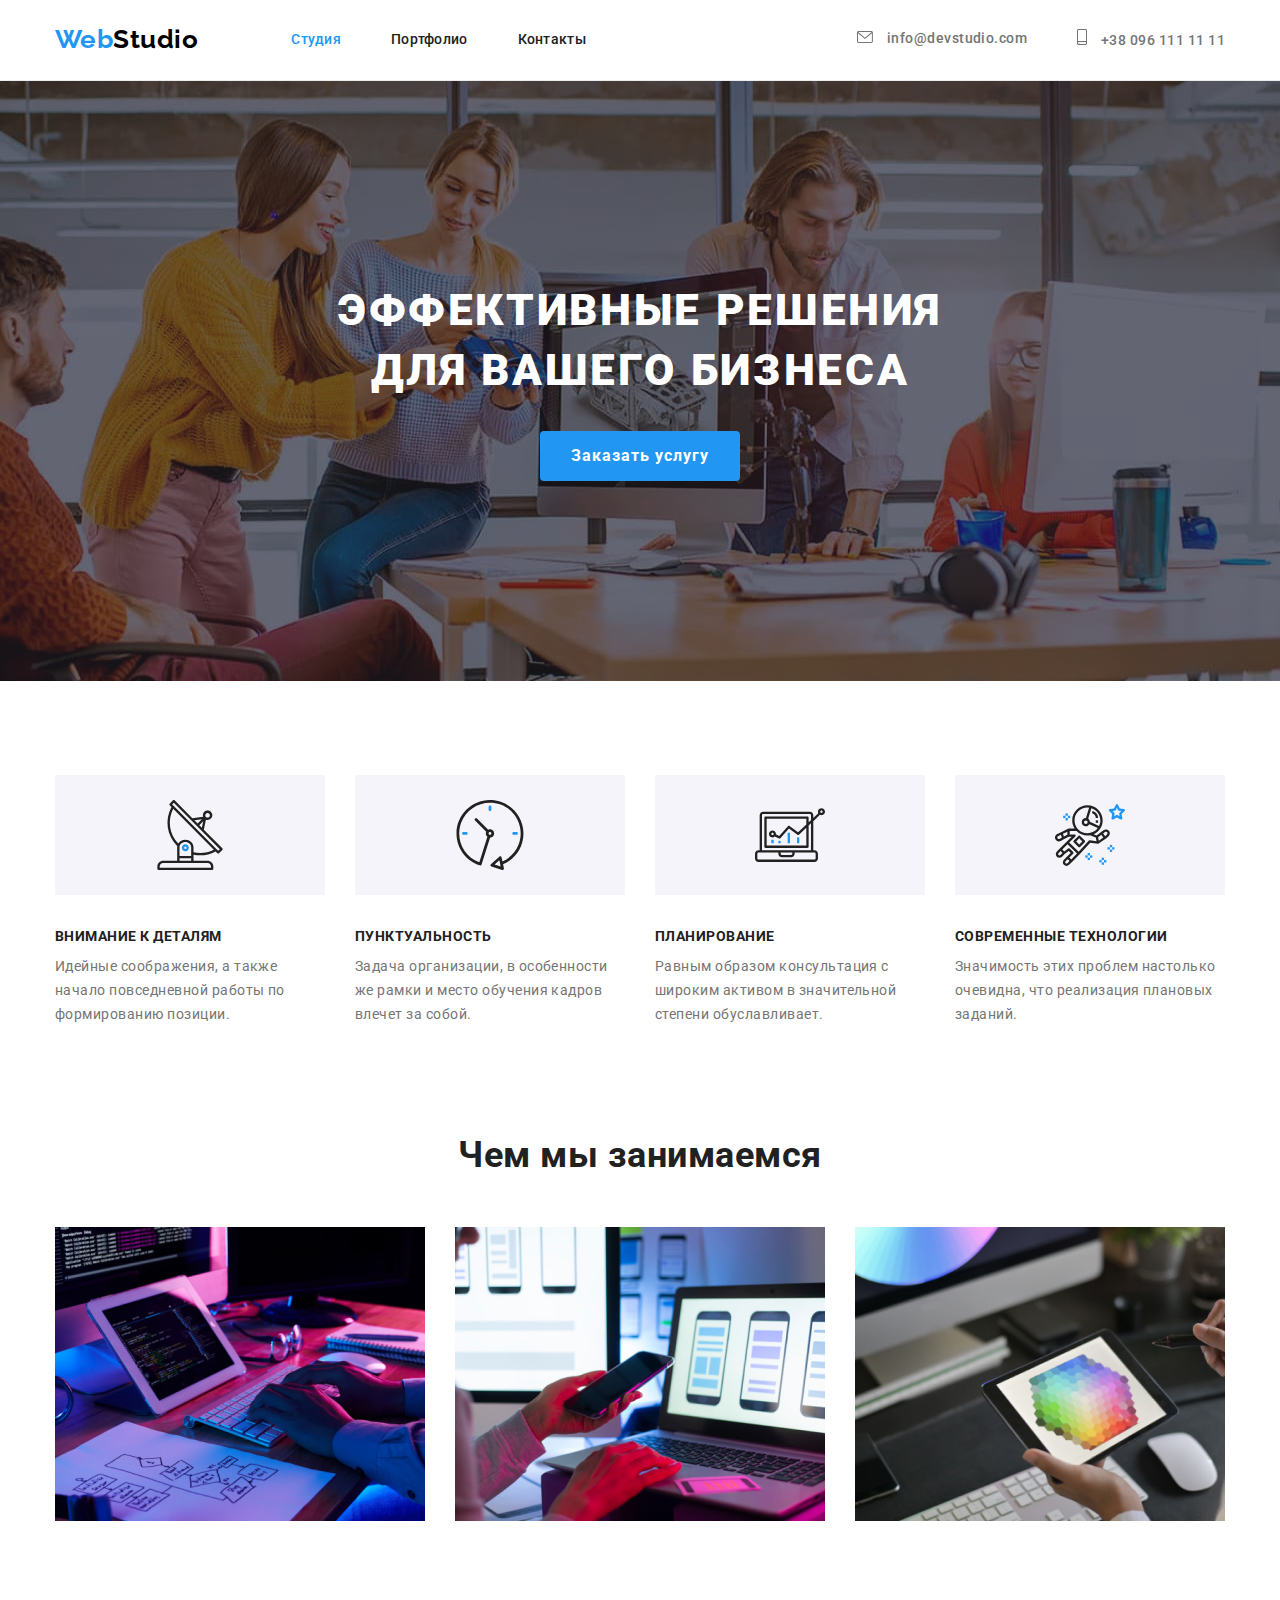
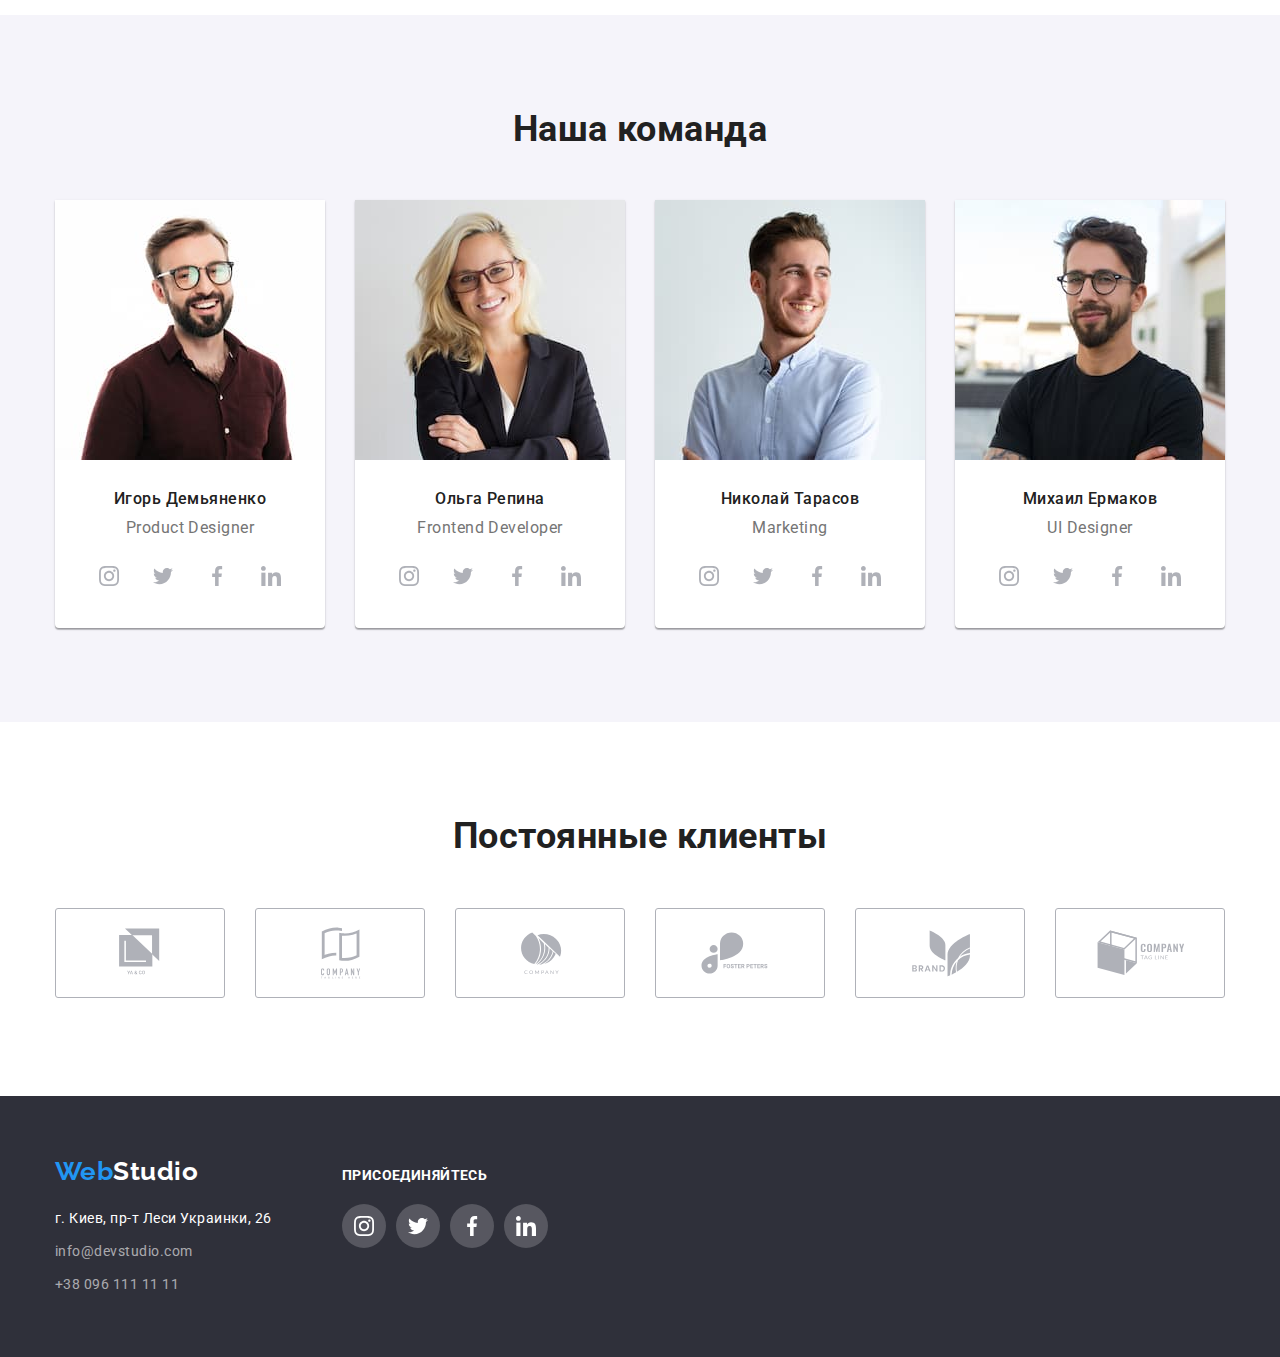
==== commit c7b4eb46: "фиксит ховер соцсетей и карточек портфолио" ====
--- a/index.html
+++ b/index.html
@@ -36,7 +36,7 @@
                     <ul class="list addres-list">
                         <li>
                             <a class="addres-link" href="info@devstudio.com"> 
-                            <svg width=16 hight=12 class="envelope-icon">
+                            <svg width=16 height=12 class="envelope-icon">
                                 <use href="./images/sprite.svg#icon-envelope"></use>
                             </svg> 
                             info@devstudio.com
@@ -44,7 +44,7 @@
                         </li>
                         <li>
                             <a class="addres-link" href="tel:+380961111111">
-                                <svg width=10 hight=16 class="smartphone-icon">
+                                <svg width=10 height=16 class="smartphone-icon">
                                     <use href="./images/sprite.svg#icon-smartphone"></use>
                                 </svg>
                                 +38 096 111 11 11
@@ -104,34 +104,42 @@
                                  <h3 class="names-of-team">Игорь Демьяненко</h3>
                                  <p class="position-of-team" lang="en"> Product Designer</p>
                                  <ul class="social-list list">
-                                     <li class="social-item">
-                                         <a class="social-icon-link" href="">
-                                             <svg class="social-icon">
-                                                 <use href="./images/sprite.svg#icon-instagram"></use>
-                                             </svg>
-                                         </a>
-                                     </li>
-                                     <li class="social-item">
-                                         <a class="social-icon-link" href="">
-                                             <svg class="social-icon">
-                                                 <use href="./images/sprite.svg#icon-twitter"></use>
-                                             </svg>
-                                         </a>
-                                     </li>
-                                     <li class="social-item">
-                                         <a class="social-icon-link" href="">
-                                             <svg class="social-icon">
-                                                 <use href="./images/sprite.svg#icon-facebook"></use>
-                                             </svg>
-                                         </a>
-                                     </li>
-                                     <li class="social-item">
-                                         <a class="social-icon-link" href="">
-                                             <svg class="social-icon">
-                                                 <use href="./images/sprite.svg#icon-linkedin"></use>
-                                             </svg>
-                                         </a>
-                                     </li>
+                                    <li class="social-item">
+                                        <a class="social-icon-link" href="">
+                                            <div class="whole-social-icon">
+                                                <svg width=20 height=20 class="social-icon">
+                                                    <use href="./images/sprite.svg#icon-instagram"></use>
+                                                </svg>
+                                            </div>
+                                        </a>
+                                    </li>
+                                    <li class="social-item">
+                                        <a class="social-icon-link" href="">
+                                            <div class="whole-social-icon">
+                                                <svg width=20 height=20 class="social-icon">
+                                                    <use href="./images/sprite.svg#icon-twitter"></use>
+                                                </svg>
+                                            </div>
+                                        </a>
+                                    </li>
+                                    <li class="social-item">
+                                        <a class="social-icon-link" href="">
+                                            <div class="whole-social-icon">
+                                                <svg width=20 height=20 class="social-icon">
+                                                    <use href="./images/sprite.svg#icon-facebook"></use>
+                                                </svg>
+                                            </div>
+                                        </a>
+                                    </li>
+                                    <li class="social-item">
+                                        <a class="social-icon-link" href="">
+                                            <div class="whole-social-icon">
+                                                <svg width=20 height=20 class="social-icon">
+                                                    <use href="./images/sprite.svg#icon-linkedin"></use>
+                                                </svg>
+                                            </div>
+                                        </a>
+                                    </li>
 
                                  </ul>
                              </div>                            
@@ -142,34 +150,42 @@
                                 <h3 class="names-of-team">Ольга Репина</h3>
                                 <p class="position-of-team" lang="en">Frontend Developer</p>
                                 <ul class="social-list list">
-                                    <li class="social-item">
-                                        <a class="social-icon-link" href="">
-                                            <svg class="social-icon">
+                                <li class="social-item">
+                                    <a class="social-icon-link" href="">
+                                        <div class="whole-social-icon">
+                                            <svg width=20 height=20 class="social-icon">
                                                 <use href="./images/sprite.svg#icon-instagram"></use>
                                             </svg>
-                                        </a>
-                                    </li>
-                                    <li class="social-item">
-                                        <a class="social-icon-link" href="">
-                                            <svg class="social-icon">
+                                        </div>
+                                    </a>
+                                </li>
+                                <li class="social-item">
+                                    <a class="social-icon-link" href="">
+                                        <div class="whole-social-icon">
+                                            <svg width=20 height=20 class="social-icon">
                                                 <use href="./images/sprite.svg#icon-twitter"></use>
                                             </svg>
-                                        </a>
-                                    </li>
-                                    <li class="social-item">
-                                        <a class="social-icon-link" href="">
-                                            <svg class="social-icon">
+                                        </div>
+                                    </a>
+                                </li>
+                                <li class="social-item">
+                                    <a class="social-icon-link" href="">
+                                        <div class="whole-social-icon">
+                                            <svg width=20 height=20 class="social-icon">
                                                 <use href="./images/sprite.svg#icon-facebook"></use>
                                             </svg>
-                                        </a>
-                                    </li>
-                                    <li class="social-item">
-                                        <a class="social-icon-link" href="">
-                                            <svg class="social-icon">
+                                        </div>
+                                    </a>
+                                </li>
+                                <li class="social-item">
+                                    <a class="social-icon-link" href="">
+                                        <div class="whole-social-icon">
+                                            <svg width=20 height=20 class="social-icon">
                                                 <use href="./images/sprite.svg#icon-linkedin"></use>
                                             </svg>
-                                        </a>
-                                    </li>
+                                        </div>
+                                    </a>
+                                </li>
                                 
                                 </ul>
                             </div>                           
@@ -182,30 +198,38 @@
                                 <ul class="social-list list">
                                     <li class="social-item">
                                         <a class="social-icon-link" href="">
-                                            <svg class="social-icon">
-                                                <use href="./images/sprite.svg#icon-instagram"></use>
-                                            </svg>
-                                        </a>
-                                    </li>
-                                    <li class="social-item">
-                                        <a class="social-icon-link" href="">
-                                            <svg class="social-icon">
-                                                <use href="./images/sprite.svg#icon-twitter"></use>
-                                            </svg>
-                                        </a>
-                                    </li>
-                                    <li class="social-item">
-                                        <a class="social-icon-link" href="">
-                                            <svg class="social-icon">
-                                                <use href="./images/sprite.svg#icon-facebook"></use>
-                                            </svg>
-                                        </a>
-                                    </li>
-                                    <li class="social-item">
-                                        <a class="social-icon-link" href="">
-                                            <svg class="social-icon">
-                                                <use href="./images/sprite.svg#icon-linkedin"></use>
-                                            </svg>
+                                            <div class="whole-social-icon">
+                                                <svg width=20 height=20 class="social-icon">
+                                                    <use href="./images/sprite.svg#icon-instagram"></use>
+                                                </svg>
+                                            </div>
+                                        </a>
+                                    </li>
+                                    <li class="social-item">
+                                        <a class="social-icon-link" href="">
+                                            <div class="whole-social-icon">
+                                                <svg width=20 height=20 class="social-icon">
+                                                    <use href="./images/sprite.svg#icon-twitter"></use>
+                                                </svg>
+                                            </div>
+                                        </a>
+                                    </li>
+                                    <li class="social-item">
+                                        <a class="social-icon-link" href="">
+                                            <div class="whole-social-icon">
+                                                <svg width=20 height=20 class="social-icon">
+                                                    <use href="./images/sprite.svg#icon-facebook"></use>
+                                                </svg>
+                                            </div>
+                                        </a>
+                                    </li>
+                                    <li class="social-item">
+                                        <a class="social-icon-link" href="">
+                                            <div class="whole-social-icon">
+                                                <svg width=20 height=20 class="social-icon">
+                                                    <use href="./images/sprite.svg#icon-linkedin"></use>
+                                                </svg>
+                                            </div>
                                         </a>
                                     </li>
                                 
@@ -220,30 +244,38 @@
                                 <ul class="social-list list">
                                     <li class="social-item">
                                         <a class="social-icon-link" href="">
-                                            <svg class="social-icon">
-                                                <use href="./images/sprite.svg#icon-instagram"></use>
-                                            </svg>
-                                        </a>
-                                    </li>
-                                    <li class="social-item">
-                                        <a class="social-icon-link" href="">
-                                            <svg class="social-icon">
-                                                <use href="./images/sprite.svg#icon-twitter"></use>
-                                            </svg>
-                                        </a>
-                                    </li>
-                                    <li class="social-item">
-                                        <a class="social-icon-link" href="">
-                                            <svg class="social-icon">
-                                                <use href="./images/sprite.svg#icon-facebook"></use>
-                                            </svg>
-                                        </a>
-                                    </li>
-                                    <li class="social-item">
-                                        <a class="social-icon-link" href="">
-                                            <svg class="social-icon">
-                                                <use href="./images/sprite.svg#icon-linkedin"></use>
-                                            </svg>
+                                            <div class="whole-social-icon">
+                                                <svg width=20 height=20 class="social-icon">
+                                                    <use href="./images/sprite.svg#icon-instagram"></use>
+                                                </svg>
+                                            </div>
+                                        </a>
+                                    </li>
+                                    <li class="social-item">
+                                        <a class="social-icon-link" href="">
+                                            <div class="whole-social-icon">
+                                                <svg width=20 height=20 class="social-icon">
+                                                    <use href="./images/sprite.svg#icon-twitter"></use>
+                                                </svg>
+                                            </div>
+                                        </a>
+                                    </li>
+                                    <li class="social-item">
+                                        <a class="social-icon-link" href="">
+                                            <div class="whole-social-icon">
+                                                <svg width=20 height=20 class="social-icon">
+                                                    <use href="./images/sprite.svg#icon-facebook"></use>
+                                                </svg>
+                                            </div>
+                                        </a>
+                                    </li>
+                                    <li class="social-item">
+                                        <a class="social-icon-link" href="">
+                                            <div class="whole-social-icon">
+                                                <svg width=20 height=20 class="social-icon">
+                                                    <use href="./images/sprite.svg#icon-linkedin"></use>
+                                                </svg>
+                                            </div>
                                         </a>
                                     </li>
                                 
@@ -319,37 +351,44 @@
                         </address>
                     </div>
                     <div class="footer-part">
-                        <h3 class="join-title">присоединяйтесь</h3>
+                        <h3 class="footer-part-title">присоединяйтесь</h3>
                         <ul class="social-list list">
-                            <li class="social-item">
-                                <a class="social-icon-link" href="">
-                                    <svg class="social-icon join">
+                        <li class="social-item">
+                            <a class="social-icon-link" href="">
+                                <div class="whole-social-icon">
+                                    <svg width=20 height=20 class="social-icon footer-icon">
                                         <use href="./images/sprite.svg#icon-instagram"></use>
                                     </svg>
-                                </a>
-                            </li>
-                            <li class="social-item">
-                                <a class="social-icon-link" href="">
-                                    <svg class="social-icon join">
+                                </div>
+                            </a>
+                        </li>
+                        <li class="social-item">
+                            <a class="social-icon-link" href="">
+                                <div class="whole-social-icon">
+                                    <svg width=20 height=20 class="social-icon footer-icon">
                                         <use href="./images/sprite.svg#icon-twitter"></use>
                                     </svg>
-                                </a>
-                            </li>
-                            <li class="social-item">
-                                <a class="social-icon-link" href="">
-                                    <svg class="social-icon join">
+                                </div>
+                            </a>
+                        </li>
+                        <li class="social-item">
+                            <a class="social-icon-link" href="">
+                                <div class="whole-social-icon">
+                                    <svg width=20 height=20 class="social-icon footer-icon">
                                         <use href="./images/sprite.svg#icon-facebook"></use>
                                     </svg>
-                                </a>
-                            </li>
-                            <li class="social-item">
-                                <a class="social-icon-link" href="">
-                                    <svg class="social-icon join">
+                                </div>
+                            </a>
+                        </li>
+                        <li class="social-item">
+                            <a class="social-icon-link" href="">
+                                <div class="whole-social-icon">
+                                    <svg width=20 height=20 class="social-icon footer-icon">
                                         <use href="./images/sprite.svg#icon-linkedin"></use>
                                     </svg>
-                                </a>
-                            </li>
-        
+                                </div>
+                            </a>
+                        </li>
                         </ul>
                     </div>
                 </div>
--- a/css/style.css
+++ b/css/style.css
@@ -289,16 +289,9 @@
 .button:focus {
   color: var(--complementary-color);
   background-color: var(--accent-color);
-  box-shadow: 0px 4px 4px 0px #000000 25 %;
-}
-
-.filtr-link:hover .item {
-  box-shadow: 1px 4px 6px 0px 0, 0, 0, 0, 16;
-
-  box-shadow: 0px 4px 4px 0px 0, 0, 0, 0, 06;
-
-  box-shadow: 0px 1px 1px 0px 0, 0, 0, 0, 12;
-}
+  box-shadow: 0px 4px 4px 0px rgba(0, 0, 0, 0.25);
+}
+
 .button-list-img {
   display: flex;
   flex-wrap: wrap;
@@ -307,6 +300,7 @@
 
   list-style-type: none;
   font-family: inherit;
+  text-decoration: none;
 }
 
 .item {
@@ -378,11 +372,18 @@
   font-size: 16px;
   line-height: 1.87;
   margin-bottom: 0px;
-}
-
-/* ховер на крточки фильтра */
-.filtr-link:hover .item {
-  box-shadow: 0px 4px 4px 0px 0, 0, 0, 0, 25;
+  color: var(--main-text-color);
+}
+
+.filtr-link {
+  text-decoration: none;
+}
+
+.filtr-link:hover .whole-card {
+  box-shadow: 0px 4px 4px 0px rgb(0, 0, 0, 0.25);
+}
+.filtr-link:focus .whole-card {
+  box-shadow: 0px 4px 4px 0px rgb(0, 0, 0, 0.25);
 }
 
 .names-of-team {
@@ -460,12 +461,12 @@
 }
 .addres-link:focus .envelope-icon,
 .addres-link:hover .envelope-icon {
-  fill: var(--hover-focus-color);
+  fill: var(--accent-color);
 }
 
 .addres-link:focus .smartphone-icon,
 .addres-link:hover .smartphone-icon {
-  fill: var(--hover-focus-color);
+  fill: var(--accent-color);
 }
 /* иконки о нас */
 
@@ -502,37 +503,31 @@
 
 /* иконки клиентов */
 
+.client-icon {
+  fill: #afb1b8;
+  border: 1px solid #afb1b8;
+  border-radius: 3px;
+}
+.clients-list {
+  display: flex;
+  flex-wrap: nowrap;
+}
 .clients-list-item {
-  width: calc(100%-150px / 6);
-}
+  width: calc(100%-5 * 30 / 6);
+}
+
 .clients-list-item:not(:last-child) {
   margin-right: 30px;
 }
 
-.client-link {
-  display: flex;
-  border: 1px solid #afb1b8;
-  border-radius: 3px;
-  fill: #afb1b8;
-}
-.clients-list {
-  display: flex;
-  flex-wrap: nowrap;
-}
 .client-link:hover .client-icon {
-  fill: var(--hover-focus-color);
-  border: 1px solid var(--hover-focus-color);
-}
-.client-link:focus .client-icon {
-  fill: var(--hover-focus-color);
-  border: 1px solid var(--hover-focus-color);
+  fill: var(--accent-color);
+  border: 1px solid var(--accent-color);
 }
 
 /* иконки соцсети */
 
 .social-icon {
-  width: 20px;
-  height: 20px;
   fill: #afb1b8;
 }
 .social-item {
@@ -554,19 +549,31 @@
 .social-list {
   display: inline-flex;
 }
-
-.social-icon-link:hover,
-.social-item:hover .social-icon {
+.whole-social-icon {
+  display: flex;
+  width: 44px;
+  height: 44px;
+  justify-content: center;
+  align-items: center;
+  background-color: rgba(255, 255, 255, 0.1);
+  border-radius: 50%;
+}
+.social-icon-link:hover .whole-social-icon {
+  background-color: var(--accent-color);
+}
+.social-icon-link:hover .social-icon {
   fill: var(--complementary-color);
-  background-color: var(--hover-focus-color);
-}
-.social-icon-link:focus,
-.social-item:focus .social-icon {
+}
+
+.social-icon-link:focus .whole-social-icon {
+  background-color: var(--accent-color);
+}
+.social-icon-link:focus .social-icon {
   fill: var(--complementary-color);
-  background-color: var(--hover-focus-color);
-}
+}
+
 /* footer */
-.join-title {
+.footer-part-title {
   margin-bottom: 20px;
   font-weight: 700;
   font-size: 14px;
@@ -583,4 +590,6 @@
 .footer-part:not(:last-child) {
   margin-right: 70px;
 }
-/* ховер фокус на карточки фильтра */
+.footer-icon {
+  fill: var(--complementary-color);
+}
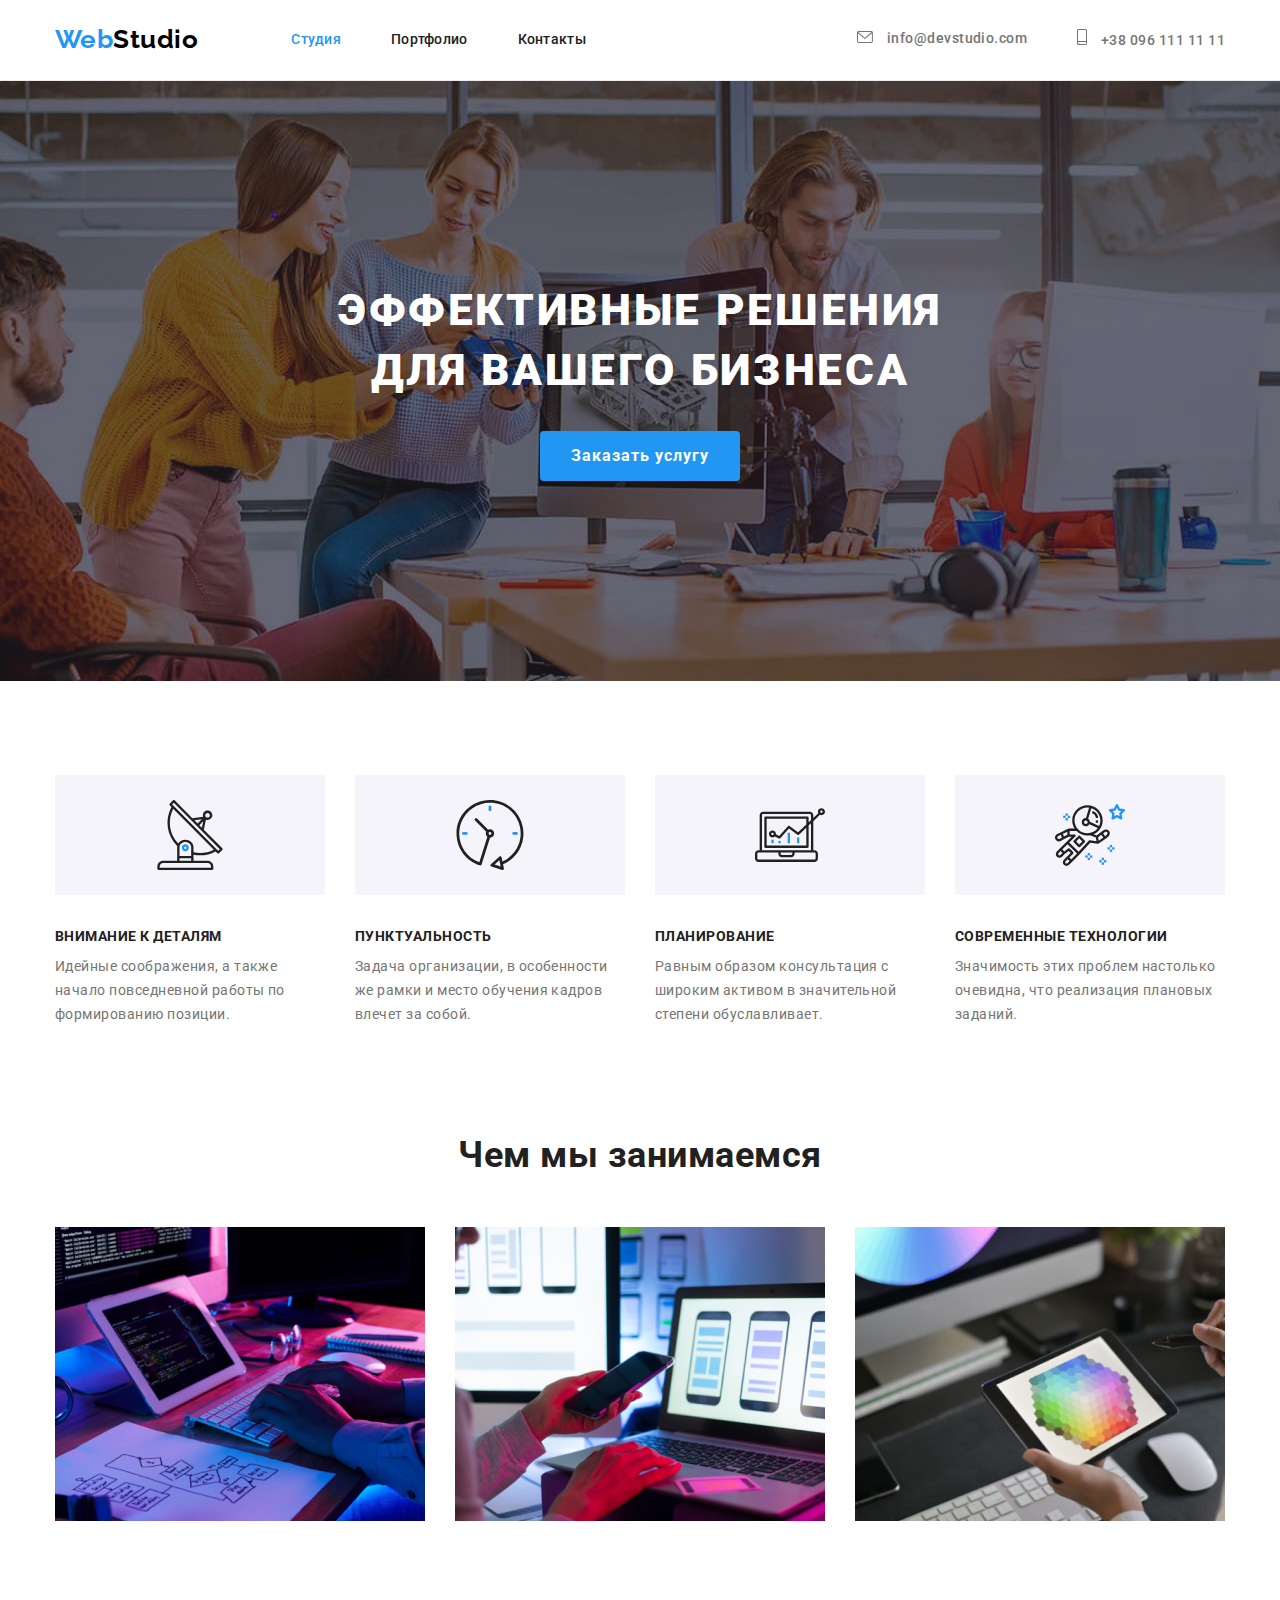
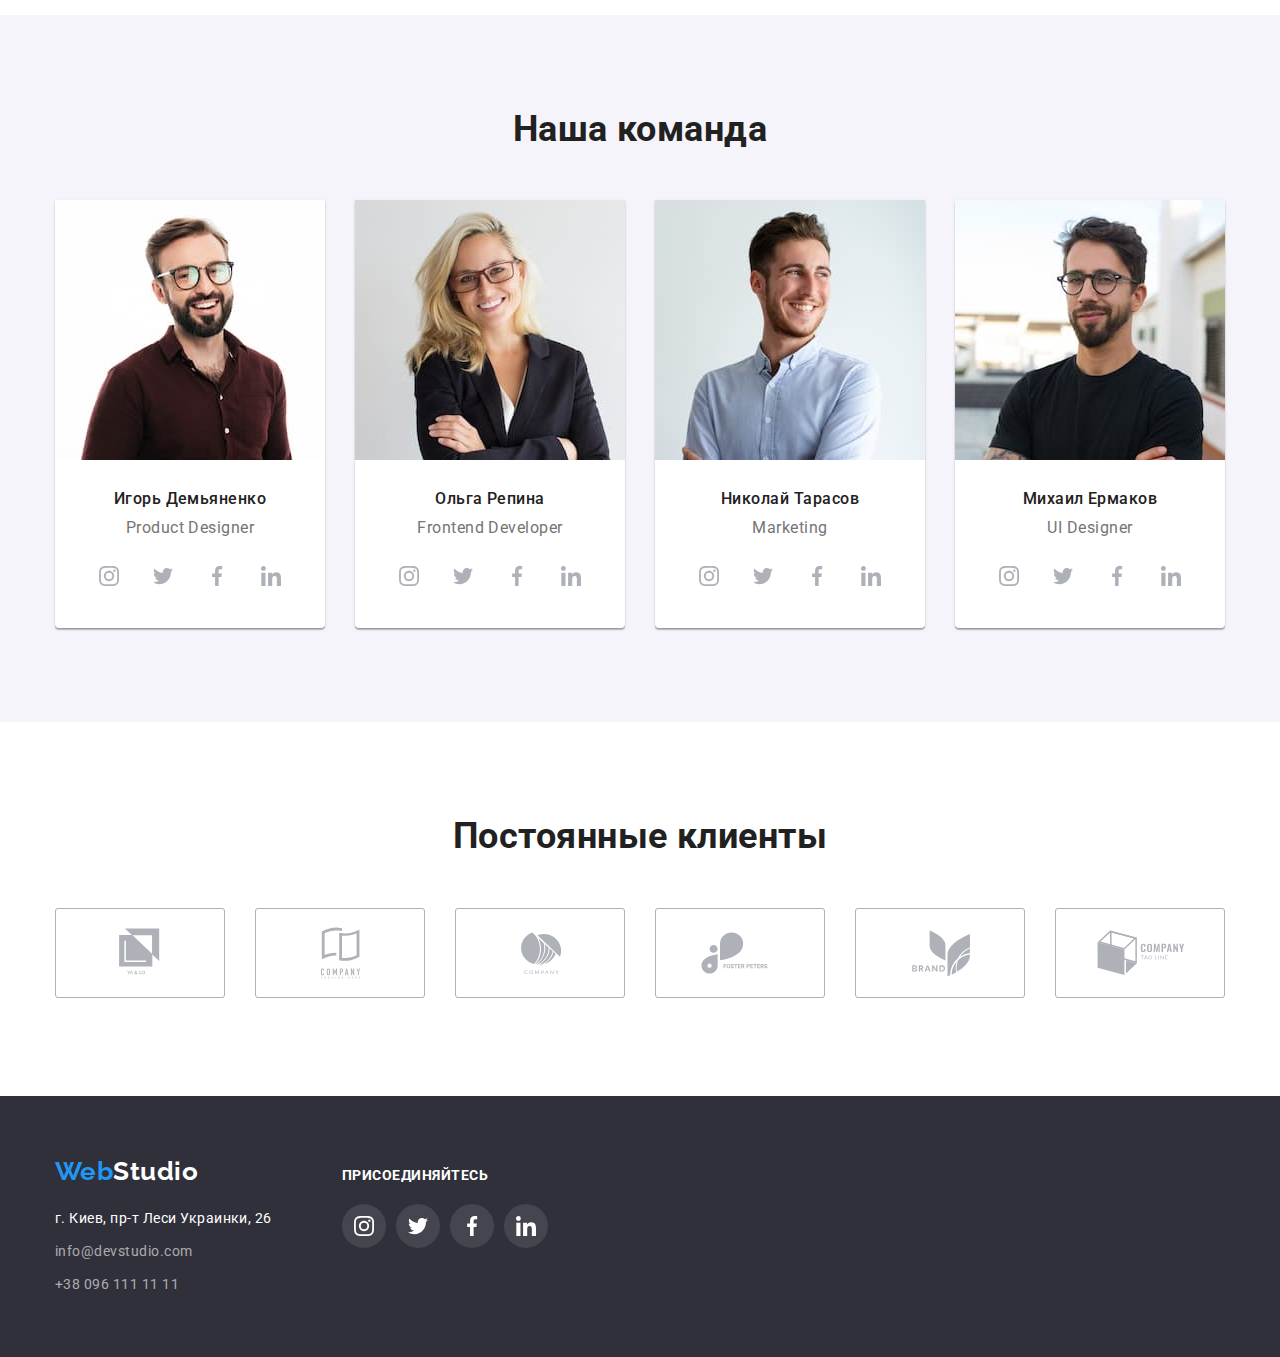
==== commit b49d3fa0: "убирает лишние дивы с иконок соцсетей" ====
--- a/index.html
+++ b/index.html
@@ -102,191 +102,155 @@
                             <img src="./images/img3.jpg" alt="Игорь Демьяненко" width="270">
                             <div class="card-item-team">
                                  <h3 class="names-of-team">Игорь Демьяненко</h3>
-                                 <p class="position-of-team" lang="en"> Product Designer</p>
-                                 <ul class="social-list list">
-                                    <li class="social-item">
-                                        <a class="social-icon-link" href="">
-                                            <div class="whole-social-icon">
-                                                <svg width=20 height=20 class="social-icon">
-                                                    <use href="./images/sprite.svg#icon-instagram"></use>
-                                                </svg>
-                                            </div>
-                                        </a>
-                                    </li>
-                                    <li class="social-item">
-                                        <a class="social-icon-link" href="">
-                                            <div class="whole-social-icon">
-                                                <svg width=20 height=20 class="social-icon">
-                                                    <use href="./images/sprite.svg#icon-twitter"></use>
-                                                </svg>
-                                            </div>
-                                        </a>
-                                    </li>
-                                    <li class="social-item">
-                                        <a class="social-icon-link" href="">
-                                            <div class="whole-social-icon">
-                                                <svg width=20 height=20 class="social-icon">
-                                                    <use href="./images/sprite.svg#icon-facebook"></use>
-                                                </svg>
-                                            </div>
-                                        </a>
-                                    </li>
-                                    <li class="social-item">
-                                        <a class="social-icon-link" href="">
-                                            <div class="whole-social-icon">
-                                                <svg width=20 height=20 class="social-icon">
-                                                    <use href="./images/sprite.svg#icon-linkedin"></use>
-                                                </svg>
-                                            </div>
-                                        </a>
-                                    </li>
-
-                                 </ul>
-                             </div>                            
+                                 <p class="position-of-team" lang="en">Product Designer</p>
+                            </div>
+                            <ul class="social-list list">
+                                <li class="social-item">
+                                    <a class="social-icon-link social-icon-team" href="">
+                                        <svg width=20 height=20 class="social-icon">
+                                            <use href="./images/sprite.svg#icon-instagram"></use>
+                                        </svg>
+                                    </a>
+                                </li>
+                                <li class="social-item">
+                                    <a class="social-icon-link social-icon-team" href="">
+                                        <svg width=20 height=20 class="social-icon">
+                                            <use href="./images/sprite.svg#icon-twitter"></use>
+                                        </svg>
+                                    </a>
+                                </li>
+                                <li class="social-item">
+                                    <a class="social-icon-link social-icon-team" href="">
+                                        <svg width=20 height=20 class="social-icon">
+                                            <use href="./images/sprite.svg#icon-facebook"></use>
+                                        </svg>
+                                    </a>
+                                </li>
+                                <li class="social-item">
+                                    <a class="social-icon-link social-icon-team" href="">
+                                        <svg width=20 height=20 class="social-icon">
+                                            <use href="./images/sprite.svg#icon-linkedin"></use>
+                                        </svg>
+                                    </a>
+                                </li>
+                            </ul>
                         </li>
                         <li class="card-item">                           
                             <img src="./images/img4.jpg" alt="Ольга Репина" width="270">
                             <div class="card-item-team">
                                 <h3 class="names-of-team">Ольга Репина</h3>
                                 <p class="position-of-team" lang="en">Frontend Developer</p>
-                                <ul class="social-list list">
-                                <li class="social-item">
-                                    <a class="social-icon-link" href="">
-                                        <div class="whole-social-icon">
-                                            <svg width=20 height=20 class="social-icon">
-                                                <use href="./images/sprite.svg#icon-instagram"></use>
-                                            </svg>
-                                        </div>
-                                    </a>
-                                </li>
-                                <li class="social-item">
-                                    <a class="social-icon-link" href="">
-                                        <div class="whole-social-icon">
-                                            <svg width=20 height=20 class="social-icon">
-                                                <use href="./images/sprite.svg#icon-twitter"></use>
-                                            </svg>
-                                        </div>
-                                    </a>
-                                </li>
-                                <li class="social-item">
-                                    <a class="social-icon-link" href="">
-                                        <div class="whole-social-icon">
-                                            <svg width=20 height=20 class="social-icon">
-                                                <use href="./images/sprite.svg#icon-facebook"></use>
-                                            </svg>
-                                        </div>
-                                    </a>
-                                </li>
-                                <li class="social-item">
-                                    <a class="social-icon-link" href="">
-                                        <div class="whole-social-icon">
-                                            <svg width=20 height=20 class="social-icon">
-                                                <use href="./images/sprite.svg#icon-linkedin"></use>
-                                            </svg>
-                                        </div>
-                                    </a>
-                                </li>
-                                
-                                </ul>
-                            </div>                           
+                            </div>
+                            <ul class="social-list list">
+                                <li class="social-item">
+                                    <a class="social-icon-link social-icon-team" href="">
+                                        <svg width=20 height=20 class="social-icon">
+                                            <use href="./images/sprite.svg#icon-instagram"></use>
+                                        </svg>
+                                    </a>
+                                </li>
+                                <li class="social-item">
+                                    <a class="social-icon-link social-icon-team" href="">
+                                        <svg width=20 height=20 class="social-icon">
+                                            <use href="./images/sprite.svg#icon-twitter"></use>
+                                        </svg>
+                                    </a>
+                                </li>
+                                <li class="social-item">
+                                    <a class="social-icon-link social-icon-team" href="">
+                                        <svg width=20 height=20 class="social-icon">
+                                            <use href="./images/sprite.svg#icon-facebook"></use>
+                                        </svg>
+                                    </a>
+                                </li>
+                                <li class="social-item">
+                                    <a class="social-icon-link social-icon-team" href="">
+                                        <svg width=20 height=20 class="social-icon">
+                                            <use href="./images/sprite.svg#icon-linkedin"></use>
+                                        </svg>
+                                    </a>
+                                </li>
+                            </ul>
                         </li>
                         <li class="card-item">                            
                             <img src="./images/img5.jpg" alt="Николай Тарасов" width="270">
                             <div class="card-item-team">
                                 <h3 class="names-of-team">Николай Тарасов</h3>
                                  <p class="position-of-team" lang="en">Marketing</p>
-                                <ul class="social-list list">
-                                    <li class="social-item">
-                                        <a class="social-icon-link" href="">
-                                            <div class="whole-social-icon">
-                                                <svg width=20 height=20 class="social-icon">
-                                                    <use href="./images/sprite.svg#icon-instagram"></use>
-                                                </svg>
-                                            </div>
-                                        </a>
-                                    </li>
-                                    <li class="social-item">
-                                        <a class="social-icon-link" href="">
-                                            <div class="whole-social-icon">
-                                                <svg width=20 height=20 class="social-icon">
-                                                    <use href="./images/sprite.svg#icon-twitter"></use>
-                                                </svg>
-                                            </div>
-                                        </a>
-                                    </li>
-                                    <li class="social-item">
-                                        <a class="social-icon-link" href="">
-                                            <div class="whole-social-icon">
-                                                <svg width=20 height=20 class="social-icon">
-                                                    <use href="./images/sprite.svg#icon-facebook"></use>
-                                                </svg>
-                                            </div>
-                                        </a>
-                                    </li>
-                                    <li class="social-item">
-                                        <a class="social-icon-link" href="">
-                                            <div class="whole-social-icon">
-                                                <svg width=20 height=20 class="social-icon">
-                                                    <use href="./images/sprite.svg#icon-linkedin"></use>
-                                                </svg>
-                                            </div>
-                                        </a>
-                                    </li>
-                                
-                                </ul>
-                             </div>
+                            </div> 
+                            <ul class="social-list list">
+                                <li class="social-item">
+                                    <a class="social-icon-link social-icon-team" href="">
+                                        <svg width=20 height=20 class="social-icon">
+                                            <use href="./images/sprite.svg#icon-instagram"></use>
+                                        </svg>
+                                    </a>
+                                </li>
+                                <li class="social-item">
+                                    <a class="social-icon-link social-icon-team" href="">
+                                        <svg width=20 height=20 class="social-icon">
+                                            <use href="./images/sprite.svg#icon-twitter"></use>
+                                        </svg>
+                                    </a>
+                                </li>
+                                <li class="social-item">
+                                    <a class="social-icon-link social-icon-team" href="">
+                                        <svg width=20 height=20 class="social-icon">
+                                            <use href="./images/sprite.svg#icon-facebook"></use>
+                                        </svg>
+                                    </a>
+                                </li>
+                                <li class="social-item">
+                                    <a class="social-icon-link social-icon-team" href="">
+                                        <svg width=20 height=20 class="social-icon">
+                                            <use href="./images/sprite.svg#icon-linkedin"></use>
+                                        </svg>
+                                    </a>
+                                </li>
+                            </ul>
                         </li>
                         <li class="card-item">                                
                              <img src="./images/img6.jpg" alt="Михаил Ермаков" width="270">
                              <div class="card-item-team">
                                  <h3 class="names-of-team" >Михаил Ермаков</h3>
                                  <p class="position-of-team" lang="en">UI Designer</p>
-                                <ul class="social-list list">
-                                    <li class="social-item">
-                                        <a class="social-icon-link" href="">
-                                            <div class="whole-social-icon">
-                                                <svg width=20 height=20 class="social-icon">
-                                                    <use href="./images/sprite.svg#icon-instagram"></use>
-                                                </svg>
-                                            </div>
-                                        </a>
-                                    </li>
-                                    <li class="social-item">
-                                        <a class="social-icon-link" href="">
-                                            <div class="whole-social-icon">
-                                                <svg width=20 height=20 class="social-icon">
-                                                    <use href="./images/sprite.svg#icon-twitter"></use>
-                                                </svg>
-                                            </div>
-                                        </a>
-                                    </li>
-                                    <li class="social-item">
-                                        <a class="social-icon-link" href="">
-                                            <div class="whole-social-icon">
-                                                <svg width=20 height=20 class="social-icon">
-                                                    <use href="./images/sprite.svg#icon-facebook"></use>
-                                                </svg>
-                                            </div>
-                                        </a>
-                                    </li>
-                                    <li class="social-item">
-                                        <a class="social-icon-link" href="">
-                                            <div class="whole-social-icon">
-                                                <svg width=20 height=20 class="social-icon">
-                                                    <use href="./images/sprite.svg#icon-linkedin"></use>
-                                                </svg>
-                                            </div>
-                                        </a>
-                                    </li>
-                                
-                                </ul>
-                             </div>                           
+                             </div>  
+                               <ul class="social-list list">
+                                 <li class="social-item">
+                                    <a class="social-icon-link social-icon-team" href="">
+                                         <svg width=20 height=20 class="social-icon">
+                                          <use href="./images/sprite.svg#icon-instagram"></use>
+                                         </svg>                                        
+                                    </a>
+                                </li>
+                                <li class="social-item">
+                                     <a class="social-icon-link social-icon-team" href="">                                         
+                                       <svg width=20 height=20 class="social-icon">
+                                           <use href="./images/sprite.svg#icon-twitter"></use>
+                                        </svg>                                         
+                                     </a>
+                                </li>
+                                 <li class="social-item">
+                                     <a class="social-icon-link social-icon-team" href="">                                         
+                                         <svg width=20 height=20 class="social-icon">
+                                             <use href="./images/sprite.svg#icon-facebook"></use>
+                                         </svg>                                         
+                                    </a>
+                                </li>
+                                <li class="social-item">
+                                    <a class="social-icon-link social-icon-team" href="">                                         
+                                        <svg width=20 height=20 class="social-icon">
+                                            <use href="./images/sprite.svg#icon-linkedin"></use>
+                                        </svg>                                        
+                                    </a>
+                                </li>                                
+                                </ul>                                                       
                         </li>
                     </ul>
                 </div>
             </section> 
             <section class="section">
-                <div class="conteiner client-section">
+                <div class="conteiner">
                     <h2 class="title">Постоянные клиенты</h2>
                     <ul class="clients-list list">
                         <li class="clients-list-item">
@@ -351,42 +315,34 @@
                         </address>
                     </div>
                     <div class="footer-part">
-                        <h3 class="footer-part-title">присоединяйтесь</h3>
+                        <h3 class="footer-title">присоединяйтесь</h3>
                         <ul class="social-list list">
                         <li class="social-item">
-                            <a class="social-icon-link" href="">
-                                <div class="whole-social-icon">
-                                    <svg width=20 height=20 class="social-icon footer-icon">
-                                        <use href="./images/sprite.svg#icon-instagram"></use>
-                                    </svg>
-                                </div>
+                            <a class="social-icon-link" href="">                               
+                                <svg width=20 height=20 class="social-icon footer-icon">
+                                    <use href="./images/sprite.svg#icon-instagram"></use>
+                                </svg>                              
                             </a>
                         </li>
                         <li class="social-item">
-                            <a class="social-icon-link" href="">
-                                <div class="whole-social-icon">
-                                    <svg width=20 height=20 class="social-icon footer-icon">
-                                        <use href="./images/sprite.svg#icon-twitter"></use>
-                                    </svg>
-                                </div>
+                            <a class="social-icon-link " href="">
+                                 <svg width=20 height=20 class=" social-icon  footer-icon">
+                                     <use href="./images/sprite.svg#icon-twitter"></use>
+                                </svg>                              
                             </a>
                         </li>
                         <li class="social-item">
-                            <a class="social-icon-link" href="">
-                                <div class="whole-social-icon">
-                                    <svg width=20 height=20 class="social-icon footer-icon">
-                                        <use href="./images/sprite.svg#icon-facebook"></use>
-                                    </svg>
-                                </div>
+                            <a class="social-icon-link" href="">                               
+                                <svg width=20 height=20 class="social-icon footer-icon">
+                                    <use href="./images/sprite.svg#icon-facebook"></use>
+                                </svg>                              
                             </a>
                         </li>
                         <li class="social-item">
-                            <a class="social-icon-link" href="">
-                                <div class="whole-social-icon">
-                                    <svg width=20 height=20 class="social-icon footer-icon">
-                                        <use href="./images/sprite.svg#icon-linkedin"></use>
-                                    </svg>
-                                </div>
+                            <a class="social-icon-link" href="">                                
+                                <svg width=20 height=20 class="social-icon footer-icon">
+                                    <use href="./images/sprite.svg#icon-linkedin"></use>
+                                </svg>                              
                             </a>
                         </li>
                         </ul>
--- a/css/style.css
+++ b/css/style.css
@@ -83,6 +83,8 @@
   font-weight: 500;
   font-size: 14px;
   line-height: 1.14;
+  padding-top: 32px;
+  padding-bottom: 31px;
 }
 .addres-list :not(:first-child) {
   margin-left: 50px;
@@ -106,6 +108,8 @@
   line-height: 1.14;
   letter-spacing: 0.02em;
   text-decoration: none;
+  padding-top: 32px;
+  padding-bottom: 31px;
 }
 
 .link:hover {
@@ -136,6 +140,7 @@
 .hero-section {
   padding-top: 200px;
   padding-bottom: 200px;
+  margin: 0 auto;
 
   font-weight: 900;
   font-size: 44px;
@@ -397,7 +402,7 @@
 .position-of-team {
   font-size: 16px;
   line-height: 1.18;
-  margin-bottom: 16px;
+  margin: 0px;
 }
 .conteiner {
   box-sizing: border-box;
@@ -434,6 +439,7 @@
 .card-item {
   display: flex;
   flex-direction: column;
+  padding-bottom: 30px;
   background-color: var(--complementary-color);
   text-align: center;
   box-shadow: 0px 1px 3px rgba(0, 0, 0, 0.12), 0px 1px 1px rgba(0, 0, 0, 0.14),
@@ -442,7 +448,7 @@
 }
 .card-item-team {
   padding-top: 30px;
-  padding-bottom: 30px;
+  padding-bottom: 16px;
 }
 
 /* иконки в хедере */
@@ -509,8 +515,7 @@
   border-radius: 3px;
 }
 .clients-list {
-  display: flex;
-  flex-wrap: nowrap;
+  display: inline-flex;
 }
 .clients-list-item {
   width: calc(100%-5 * 30 / 6);
@@ -518,23 +523,32 @@
 
 .clients-list-item:not(:last-child) {
   margin-right: 30px;
+}
+
+.client-link {
+  display: flex;
 }
 
 .client-link:hover .client-icon {
   fill: var(--accent-color);
   border: 1px solid var(--accent-color);
 }
-
+.client-link:focus .client-icon {
+  fill: var(--accent-color);
+  border: 1px solid var(--accent-color);
+}
 /* иконки соцсети */
 
 .social-icon {
   fill: #afb1b8;
+  justify-content: center;
+  align-items: center;
 }
 .social-item {
   display: inline-flex;
 }
 .social-icon-link {
-  display: inline-flex;
+  display: flex;
   width: 44px;
   height: 44px;
   justify-content: center;
@@ -548,40 +562,33 @@
 
 .social-list {
   display: inline-flex;
-}
-.whole-social-icon {
-  display: flex;
-  width: 44px;
-  height: 44px;
   justify-content: center;
   align-items: center;
-  background-color: rgba(255, 255, 255, 0.1);
-  border-radius: 50%;
-}
-.social-icon-link:hover .whole-social-icon {
+}
+
+.social-icon-team:hover .social-icon {
+  fill: var(--complementary-color);
+}
+.social-icon-team:focus .social-icon {
+  fill: var(--complementary-color);
+}
+
+.social-icon-link:hover,
+.social-icon-link:focus {
   background-color: var(--accent-color);
 }
-.social-icon-link:hover .social-icon {
-  fill: var(--complementary-color);
-}
-
-.social-icon-link:focus .whole-social-icon {
-  background-color: var(--accent-color);
-}
-.social-icon-link:focus .social-icon {
-  fill: var(--complementary-color);
-}
 
 /* footer */
-.footer-part-title {
+
+.footer-title {
   margin-bottom: 20px;
   font-weight: 700;
   font-size: 14px;
   line-height: 1.14;
-  letter-spacing: 0.03em;
   text-transform: uppercase;
   color: var(--complementary-color);
 }
+
 .footer-wrap {
   display: flex;
   flex-wrap: nowrap;
